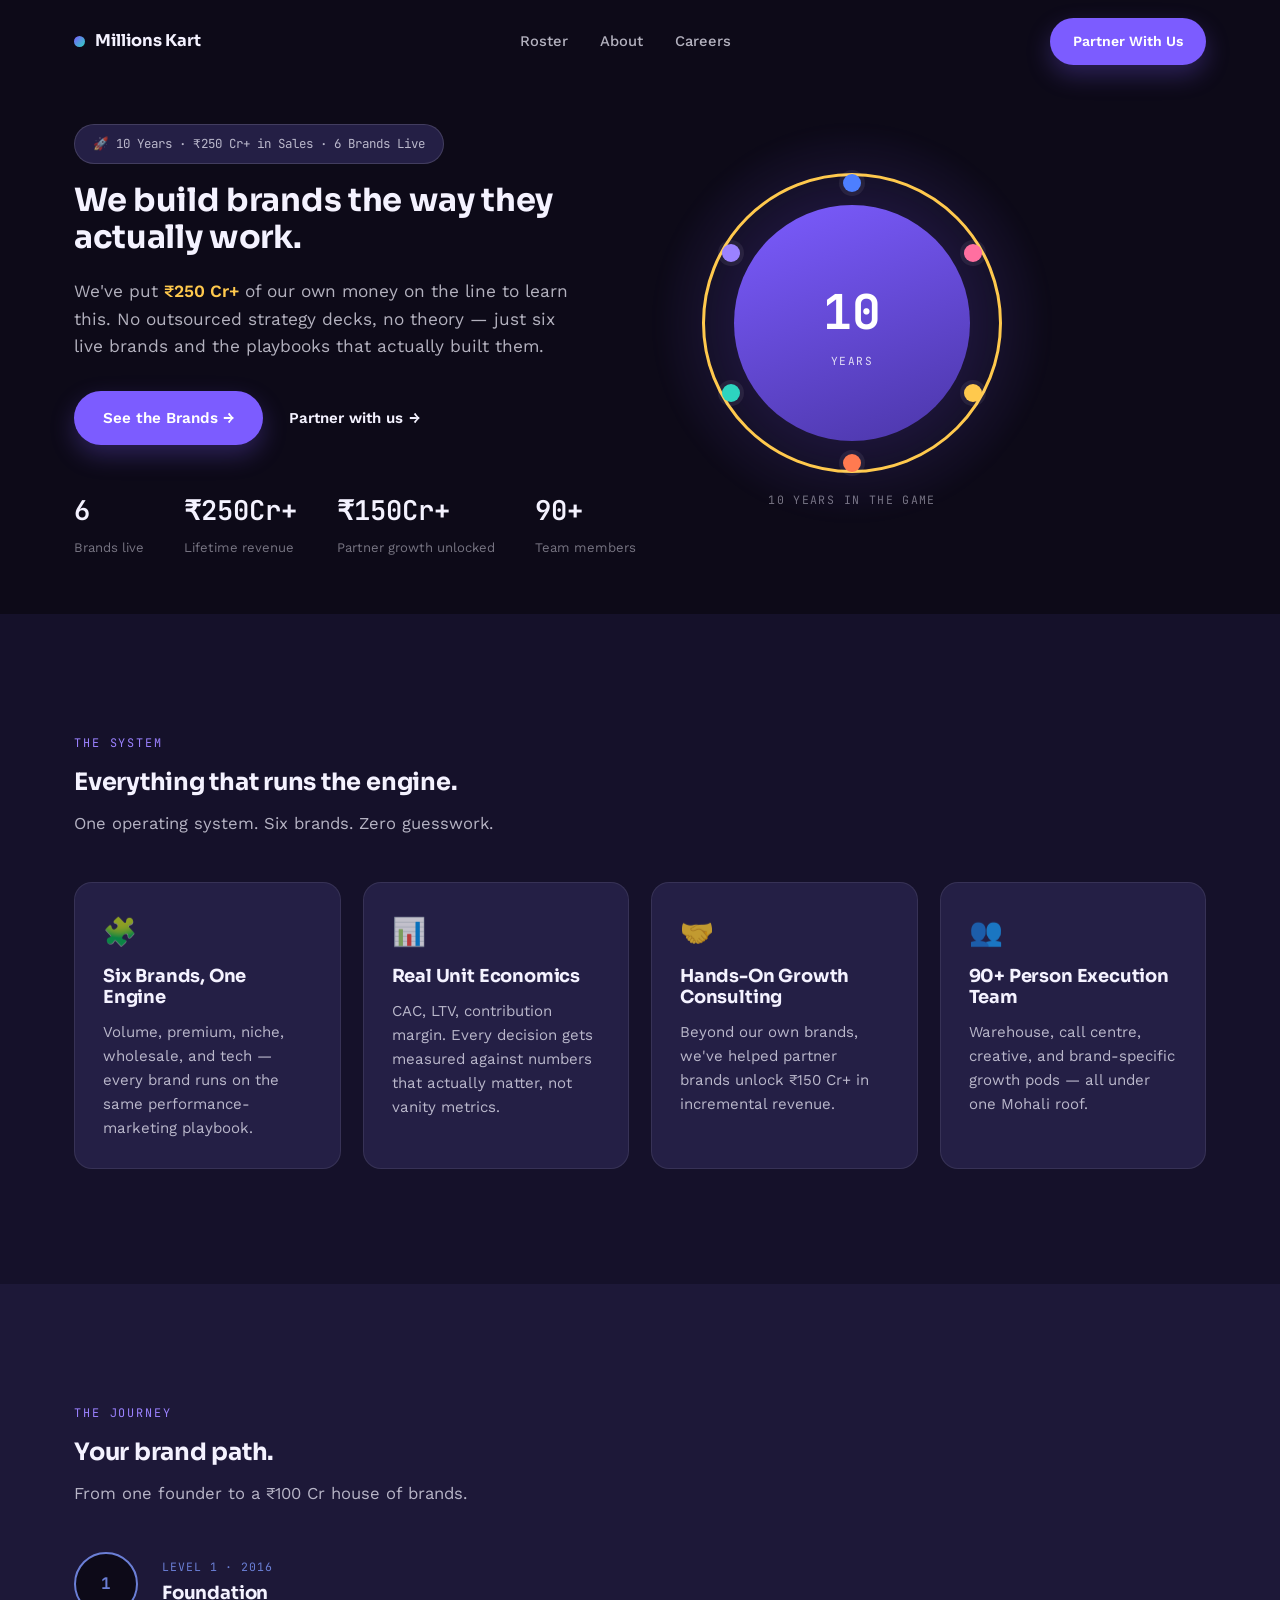
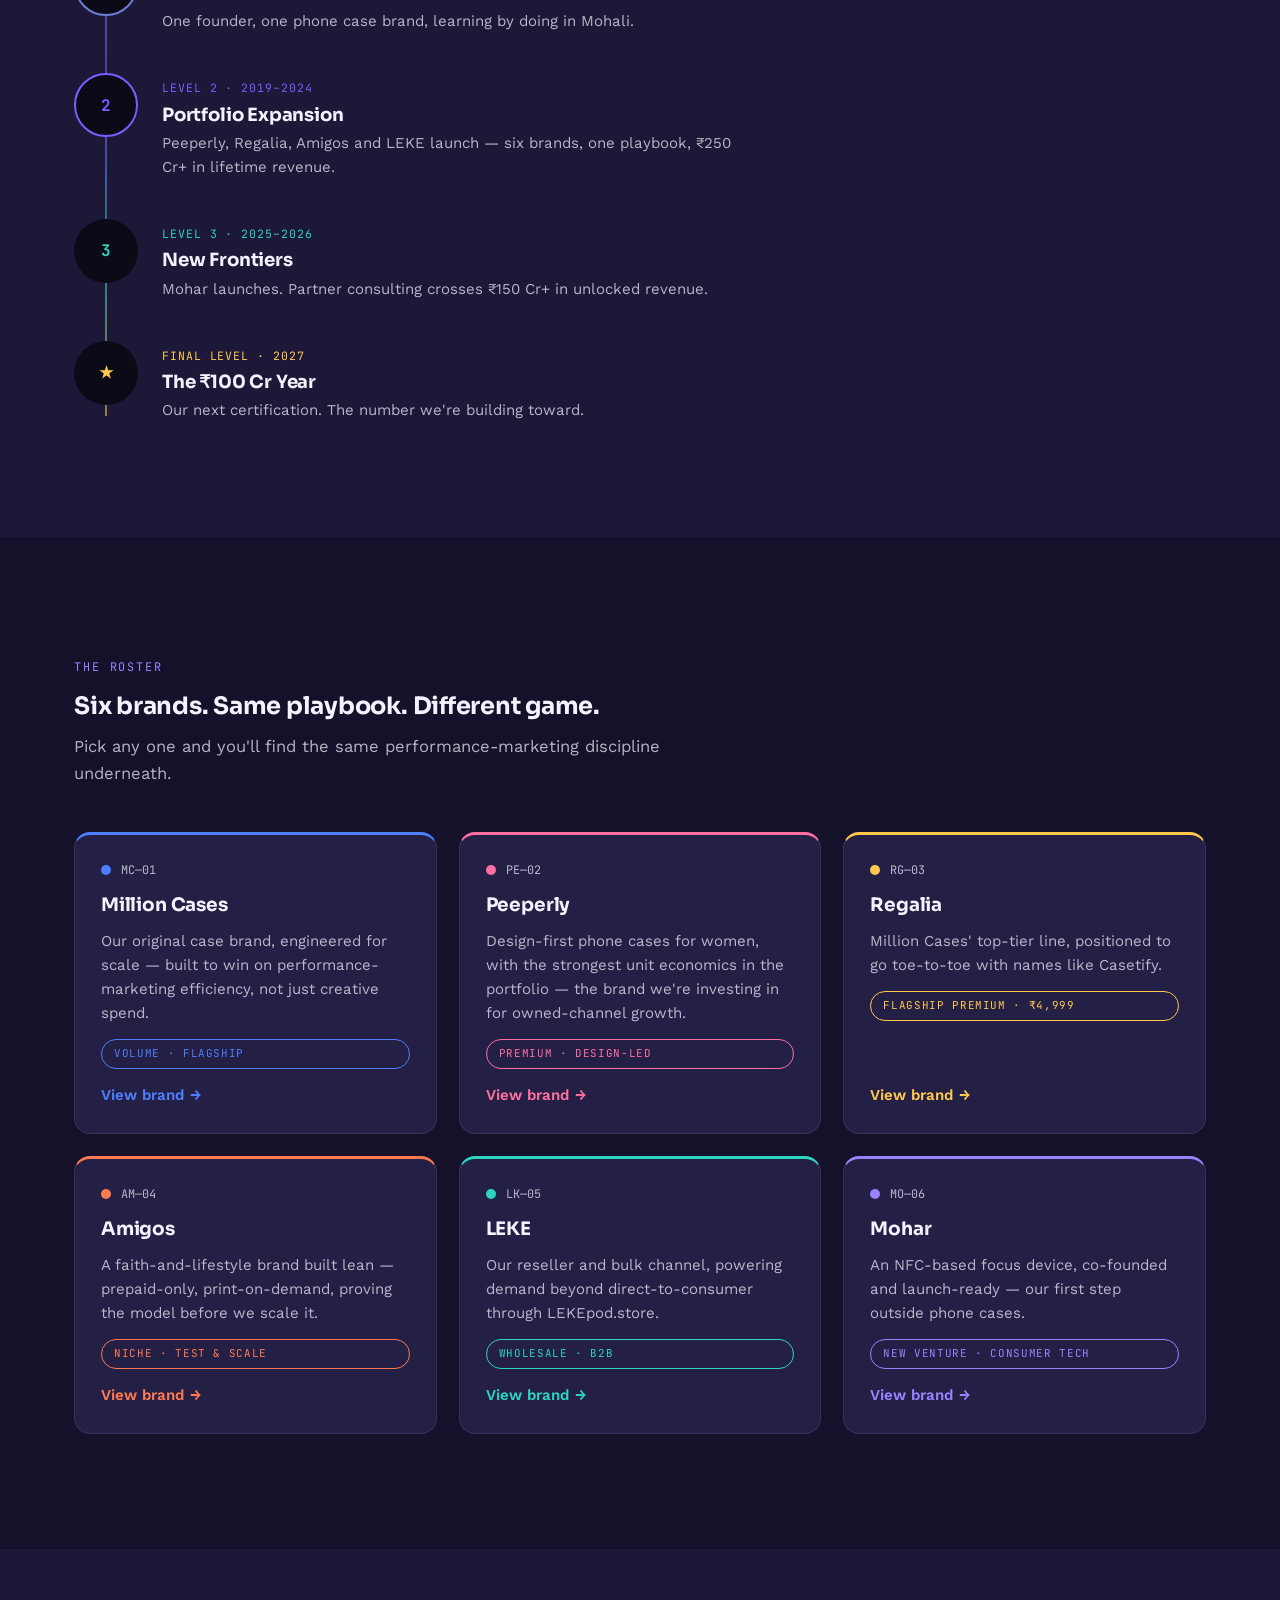
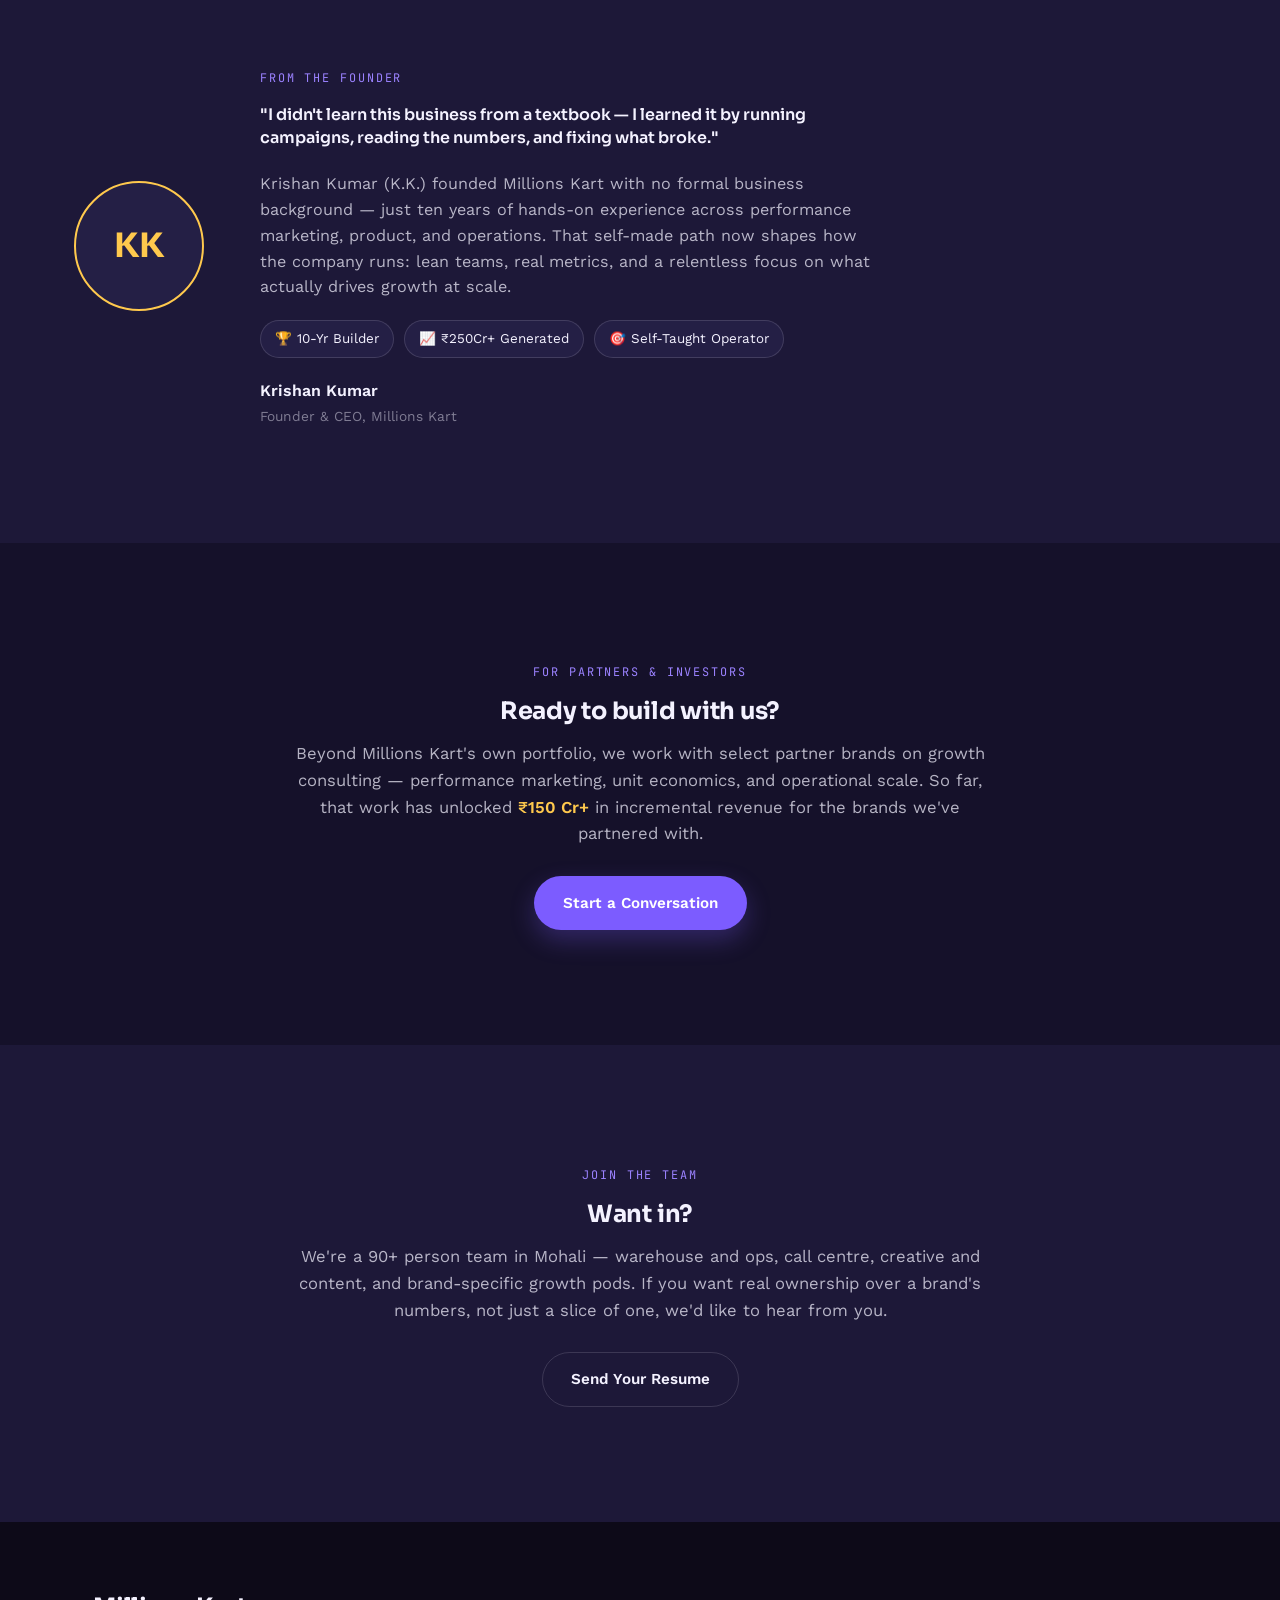
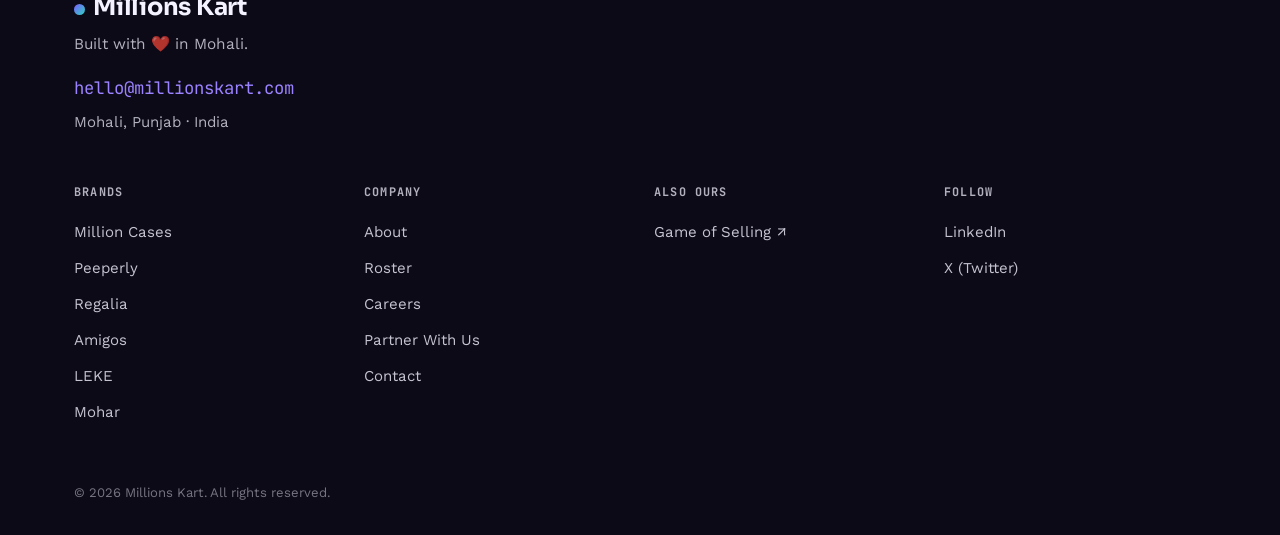
==== index.html @ a907e976 "Add files via upload" ====
<!DOCTYPE html>
<html lang="en">
<head>
<meta charset="UTF-8" />
<meta name="viewport" content="width=device-width, initial-scale=1" />
<title>Millions Kart — India's D2C House of Brands</title>
<meta name="description" content="Millions Kart is a Mohali-based D2C house of brands — Million Cases, Peeperly, Regalia, Amigos, LEKE and Mohar — built on performance marketing and unit economics." />
<link rel="preconnect" href="https://fonts.googleapis.com">
<link rel="preconnect" href="https://fonts.gstatic.com" crossorigin>
<link href="https://fonts.googleapis.com/css2?family=Sora:wght@600;700;800&family=Work+Sans:wght@400;500;600&family=JetBrains+Mono:wght@400;500;600&display=swap" rel="stylesheet">
<style>
  :root{
    --bg-deep:#0D0A18;
    --bg-base:#15112A;
    --bg-mid:#1D1838;
    --bg-card:#241F45;

    --line: rgba(244,242,255,.14);
    --line-soft: rgba(244,242,255,.09);

    --text:#F4F2FF;
    --text-muted: rgba(244,242,255,.72);
    --text-faint: rgba(244,242,255,.46);

    --violet:#7C5CFF;
    --violet-light:#9B82FF;
    --teal:#2DD4BF;
    --gold:#FFC94D;
    --tier1:#6B7FD6;

    --on-violet:#FFFFFF;
    --on-gold:#241F45;

    --mc:#4D7FFF;
    --peeperly:#FF6FA0;
    --regalia:#FFC94D;
    --amigos:#FF7A50;
    --leke:#2DD4BF;
    --mohar:#9B82FF;

    --font-display:'Sora', sans-serif;
    --font-body:'Work Sans', sans-serif;
    --font-mono:'JetBrains Mono', monospace;

    --fs-h1: clamp(2.2rem, 1.1rem + 4.4vw, 4.2rem);
    --fs-h2: clamp(1.7rem, 1rem + 2.3vw, 2.6rem);
    --container: 1180px;
  }

  *{ box-sizing:border-box; }
  html{ scroll-behavior:smooth; }
  body{
    margin:0; background:var(--bg-base); color:var(--text-muted);
    font-family:var(--font-body); line-height:1.6; -webkit-font-smoothing:antialiased;
  }
  h1,h2,h3,h4{ font-family:var(--font-display); margin:0; line-height:1.16; letter-spacing:-.01em; font-weight:700; color:var(--text); }
  p{ margin:0; }
  a{ color:inherit; text-decoration:none; }
  ul{ margin:0; padding:0; list-style:none; }
  button{ font-family:inherit; cursor:pointer; background:none; border:none; }

  a:focus-visible, button:focus-visible{ outline:2px solid var(--violet-light); outline-offset:3px; border-radius:4px; }

  .skip-link{ position:absolute; left:-999px; background:var(--violet); color:#fff; padding:10px 16px; border-radius:6px; z-index:999; }
  .skip-link:focus{ left:16px; top:16px; }

  .container{ max-width:var(--container); margin:0 auto; padding:0 24px; }

  .eyebrow{
    display:inline-block; font-family:var(--font-mono); font-size:.74rem;
    letter-spacing:.16em; text-transform:uppercase; color:var(--violet-light); margin-bottom:16px;
  }
  .num{ color:var(--gold); font-weight:600; }

  .section{ padding:clamp(64px,9vw,116px) 0; }
  .section--deep{ background:var(--bg-deep); }
  .section--base{ background:var(--bg-base); }
  .section--mid{ background:var(--bg-mid); }

  .reveal{ opacity:0; transform:translateY(16px); transition:opacity .6s ease, transform .6s ease; }
  .reveal.is-visible{ opacity:1; transform:none; }
  @media (prefers-reduced-motion:reduce){ .reveal{ transition:none; opacity:1; transform:none; } }

  .btn{
    display:inline-flex; align-items:center; gap:8px; padding:14px 28px; border-radius:100px;
    font-family:var(--font-body); font-weight:600; font-size:.95rem; border:1.5px solid transparent;
    transition:background .18s ease, border-color .18s ease, transform .18s ease;
  }
  .btn:hover{ transform:translateY(-2px); }
  .btn-solid{ background:var(--violet); color:var(--on-violet); box-shadow:0 10px 24px rgba(124,92,255,.28); }
  .btn-solid:hover{ background:var(--violet-light); }
  .btn-outline{ border-color:var(--line); color:var(--text); }
  .btn-outline:hover{ border-color:var(--violet-light); }

  .link-arrow{ display:inline-flex; align-items:center; gap:6px; font-weight:600; font-size:.94rem; color:var(--text); }
  .link-arrow .arrow{ display:inline-block; transition:transform .2s ease; }
  .link-arrow:hover .arrow{ transform:translateX(4px); }
  .link-arrow:hover{ text-decoration:underline; text-underline-offset:3px; }

  .badge-pill{
    display:inline-flex; align-items:center; gap:8px; padding:9px 18px; border-radius:100px;
    background:var(--bg-card); border:1px solid var(--line); font-family:var(--font-mono);
    font-size:.78rem; color:var(--text-muted);
  }
  .chip-pill{
    display:inline-flex; align-items:center; gap:6px; padding:7px 14px; border-radius:100px;
    background:var(--bg-card); border:1px solid var(--line); font-size:.84rem; color:var(--text);
  }

  /* ---------- NAV ---------- */
  .nav{ position:fixed; top:0; left:0; right:0; z-index:100; padding:18px 0; background:transparent; transition:background .25s ease, padding .25s ease, box-shadow .25s ease; }
  .nav.is-scrolled{ background:rgba(13,10,24,.88); backdrop-filter:blur(10px); padding:13px 0; box-shadow:0 6px 20px rgba(0,0,0,.3); }
  .nav-inner{ display:flex; align-items:center; justify-content:space-between; gap:24px; }
  .brand-mark{ display:flex; align-items:center; gap:10px; font-family:var(--font-display); font-weight:700; font-size:1.02rem; color:var(--text); }
  .node-dot{ width:11px; height:11px; border-radius:50%; background:linear-gradient(135deg, var(--violet), var(--teal)); flex:none; }
  .nav-links{ display:flex; align-items:center; gap:32px; }
  .nav-links a{ font-size:.92rem; font-weight:500; color:var(--text-muted); transition:color .2s ease; }
  .nav-links a:hover{ color:var(--text); }
  .nav-cta{ display:flex; align-items:center; gap:18px; }
  .nav-toggle{ display:none; color:var(--text); font-size:1.3rem; padding:6px; }

  @media (max-width:880px){
    .nav-links{
      position:absolute; top:100%; left:0; right:0; flex-direction:column; align-items:flex-start; gap:0;
      background:rgba(13,10,24,.97); backdrop-filter:blur(10px);
      max-height:0; overflow:hidden; transition:max-height .3s ease; padding:0 24px;
    }
    .nav-links.is-open{ max-height:260px; padding:10px 24px 18px; }
    .nav-links a{ padding:12px 0; width:100%; }
    .nav-toggle{ display:inline-block; }
  }

  /* ---------- HERO ---------- */
  .hero{ padding-top:124px; padding-bottom:56px; position:relative; overflow:hidden; }
  .hero-inner{ display:flex; align-items:center; gap:48px; }
  .hero-copy{ flex:1 1 520px; max-width:580px; }
  .hero-copy h1{ margin:18px 0 22px; }
  .hero-copy p{ font-size:1.08rem; color:var(--text-muted); max-width:500px; margin-bottom:30px; }
  .hero-ctas{ display:flex; align-items:center; gap:26px; flex-wrap:wrap; margin-bottom:44px; }

  .hero-stats{ display:flex; flex-wrap:wrap; gap:28px 40px; }
  .hero-stat-num{ font-family:var(--font-mono); font-size:1.7rem; font-weight:600; color:var(--text); }
  .hero-stat-label{ font-size:.82rem; color:var(--text-faint); margin-top:4px; }

  .medallion-wrap{ position:relative; width:300px; height:300px; flex:none; margin:0 auto; }
  .medallion-glow{ position:absolute; inset:-50px; background:radial-gradient(circle, rgba(124,92,255,.32), transparent 70%); filter:blur(6px); }
  .medallion-ring{ position:absolute; inset:0; border-radius:50%; border:3px solid var(--gold); }
  .medallion-core{ position:absolute; inset:32px; border-radius:50%; background:linear-gradient(160deg, var(--violet), #4B36A8); display:flex; flex-direction:column; align-items:center; justify-content:center; }
  .medallion-core .num{ font-family:var(--font-mono); font-size:3rem; font-weight:700; color:#fff; }
  .medallion-core .label{ font-family:var(--font-mono); font-size:.7rem; letter-spacing:.14em; color:rgba(255,255,255,.82); margin-top:2px; }
  .orbit{ position:absolute; inset:0; animation:spin 70s linear infinite; }
  @media (prefers-reduced-motion:reduce){ .orbit{ animation:none; } }
  .orbit-dot{ position:absolute; top:50%; left:50%; width:18px; height:18px; border-radius:50%; box-shadow:0 0 0 4px rgba(244,242,255,.07); }
  .hero-caption{ text-align:center; font-family:var(--font-mono); font-size:.72rem; letter-spacing:.12em; color:var(--text-faint); margin-top:18px; }
  @keyframes spin{ from{ transform:rotate(0deg); } to{ transform:rotate(360deg); } }

  @media (max-width:880px){
    .hero-inner{ flex-direction:column; }
    .hero-copy{ text-align:center; max-width:560px; }
    .hero-copy p{ margin-left:auto; margin-right:auto; }
    .hero-ctas, .hero-stats{ justify-content:center; }
    .medallion-wrap{ transform:scale(.78); }
  }

  /* ---------- FEATURES ---------- */
  .section-head{ max-width:620px; margin-bottom:44px; }
  .section-head h2{ margin-bottom:14px; }
  .section-head p{ font-size:1.04rem; color:var(--text-muted); }
  .feature-grid{ display:grid; grid-template-columns:repeat(auto-fit, minmax(250px,1fr)); gap:22px; }
  .feature-card{ background:var(--bg-card); border:1px solid var(--line-soft); border-radius:18px; padding:28px; display:flex; flex-direction:column; gap:12px; }
  .feature-icon{ font-size:1.7rem; }
  .feature-card h3{ font-size:1.12rem; }
  .feature-card p{ font-size:.94rem; color:var(--text-muted); }

  /* ---------- LEVEL PATH ---------- */
  .level-path{ position:relative; margin-top:36px; max-width:680px; }
  .path-line{ position:absolute; left:31px; top:6px; bottom:6px; width:2px; background:linear-gradient(180deg, var(--tier1), var(--violet), var(--teal), var(--gold)); opacity:.55; }
  .level-item{ display:flex; gap:24px; position:relative; padding-bottom:40px; }
  .level-item:last-child{ padding-bottom:0; }
  .level-badge{
    width:64px; height:64px; border-radius:50%; flex:none; position:relative; z-index:1;
    display:flex; align-items:center; justify-content:center; background:var(--bg-deep);
    border:2px solid var(--tier); font-family:var(--font-mono); font-weight:700; color:var(--tier); font-size:1rem;
  }
  .level-content{ padding-top:6px; }
  .level-tag{ font-family:var(--font-mono); font-size:.72rem; letter-spacing:.08em; color:var(--tier); display:block; margin-bottom:6px; }
  .level-content h4{ font-size:1.14rem; margin-bottom:6px; }
  .level-content p{ font-size:.94rem; color:var(--text-muted); }

  /* ---------- ROSTER ---------- */
  .roster-grid{ display:grid; grid-template-columns:repeat(auto-fit, minmax(290px,1fr)); gap:22px; }
  .roster-card{
    background:var(--bg-card); border:1px solid var(--line-soft); border-top:3px solid var(--accent);
    border-radius:16px; padding:26px; display:flex; flex-direction:column; gap:14px;
    transition:transform .2s ease, border-color .2s ease;
  }
  .roster-card:hover{ transform:translateY(-4px); }
  .roster-top{ display:flex; align-items:center; gap:10px; }
  .roster-dot{ width:10px; height:10px; border-radius:50%; background:var(--accent); }
  .roster-code{ font-family:var(--font-mono); font-size:.74rem; color:var(--text-muted); }
  .roster-card h3{ font-size:1.16rem; }
  .roster-card p{ font-size:.94rem; color:var(--text-muted); }
  .roster-tag{ display:inline-block; padding:5px 12px; border-radius:100px; font-family:var(--font-mono); font-size:.68rem; letter-spacing:.06em; color:var(--accent); border:1px solid var(--accent); }
  .roster-link{ margin-top:auto; color:var(--accent); }

  /* ---------- FOUNDER ---------- */
  .founder-grid{ display:flex; gap:56px; align-items:center; flex-wrap:wrap; }
  .founder-avatar{ flex:none; }
  .avatar-box{ width:130px; height:130px; border-radius:50%; border:2px solid var(--gold); display:flex; align-items:center; justify-content:center; background:var(--bg-card); }
  .avatar-box span{ font-family:var(--font-display); font-size:2.1rem; font-weight:700; color:var(--gold); }
  .founder-copy{ flex:1 1 460px; max-width:620px; }
  .founder-quote{ font-family:var(--font-display); font-weight:600; font-size:clamp(1.25rem,1rem+1.3vw,1.6rem); color:var(--text); margin-bottom:22px; line-height:1.4; }
  .founder-bio{ font-size:1.01rem; color:var(--text-muted); margin-bottom:20px; }
  .founder-chips{ display:flex; gap:10px; flex-wrap:wrap; margin-bottom:20px; }
  .founder-name{ font-weight:600; color:var(--text); }
  .founder-name span{ display:block; font-weight:400; font-size:.86rem; color:var(--text-faint); margin-top:2px; }

  /* ---------- CTA SECTIONS ---------- */
  .cta-section .container{ max-width:740px; text-align:center; }
  .cta-section h2{ margin-bottom:16px; }
  .cta-section p{ font-size:1.04rem; color:var(--text-muted); margin-bottom:28px; }
  .cta-section .btn{ margin:0 auto; }

  /* ---------- FOOTER ---------- */
  .site-footer{ padding:72px 0 32px; }
  .footer-top{ margin-bottom:8px; }
  .footer-top h2{ margin-bottom:10px; font-size:1.5rem; }
  .footer-tagline{ font-size:.96rem; color:var(--text-muted); margin-bottom:18px; }
  .footer-email{ font-family:var(--font-mono); font-size:1.08rem; color:var(--violet-light); display:inline-block; margin-bottom:8px; }
  .footer-address{ font-size:.94rem; color:var(--text-muted); }
  .footer-grid{ display:grid; grid-template-columns:repeat(auto-fit, minmax(160px,1fr)); gap:28px; margin-top:52px; }
  .footer-col h4{ font-family:var(--font-mono); font-size:.74rem; letter-spacing:.1em; text-transform:uppercase; color:var(--text-muted); margin-bottom:14px; }
  .footer-col a{ display:block; font-size:.94rem; padding:6px 0; color:var(--text); opacity:.8; transition:opacity .2s ease; }
  .footer-col a:hover{ opacity:1; }
  .footer-bottom{ margin-top:52px; font-size:.82rem; color:var(--text-faint); }
</style>
</head>
<body>

<a class="skip-link" href="#main">Skip to content</a>

<nav class="nav" id="nav">
  <div class="container nav-inner">
    <a href="#" class="brand-mark"><span class="node-dot"></span>Millions Kart</a>
    <ul class="nav-links" id="nav-links">
      <li><a href="#portfolio">Roster</a></li>
      <li><a href="#about">About</a></li>
      <li><a href="#careers">Careers</a></li>
    </ul>
    <div class="nav-cta">
      <a href="#partner" class="btn btn-solid" style="padding:11px 22px; font-size:.88rem;">Partner With Us</a>
      <button class="nav-toggle" id="nav-toggle" aria-label="Toggle menu" aria-expanded="false">☰</button>
    </div>
  </div>
</nav>

<main id="main">

  <header class="hero section--deep">
    <div class="container hero-inner">
      <div class="hero-copy">
        <span class="badge-pill">🚀 10 Years · ₹250 Cr+ in Sales · 6 Brands Live</span>
        <h1>We build brands the way they actually work.</h1>
        <p>We've put <span class="num">₹250 Cr+</span> of our own money on the line to learn this. No outsourced strategy decks, no theory — just six live brands and the playbooks that actually built them.</p>
        <div class="hero-ctas">
          <a href="#portfolio" class="btn btn-solid">See the Brands →</a>
          <a href="#partner" class="link-arrow">Partner with us <span class="arrow">→</span></a>
        </div>
        <div class="hero-stats">
          <div><div class="hero-stat-num">6</div><div class="hero-stat-label">Brands live</div></div>
          <div><div class="hero-stat-num">₹250Cr+</div><div class="hero-stat-label">Lifetime revenue</div></div>
          <div><div class="hero-stat-num">₹150Cr+</div><div class="hero-stat-label">Partner growth unlocked</div></div>
          <div><div class="hero-stat-num">90+</div><div class="hero-stat-label">Team members</div></div>
        </div>
      </div>
      <div>
        <div class="medallion-wrap" aria-hidden="true">
          <div class="medallion-glow"></div>
          <div class="medallion-ring"></div>
          <div class="medallion-core">
            <span class="num">10</span>
            <span class="label">YEARS</span>
          </div>
          <div class="orbit">
            <div class="orbit-dot" style="background:var(--mc); transform:translate(calc(-50% + 0px), calc(-50% + -140px));"></div>
            <div class="orbit-dot" style="background:var(--peeperly); transform:translate(calc(-50% + 121px), calc(-50% + -70px));"></div>
            <div class="orbit-dot" style="background:var(--regalia); transform:translate(calc(-50% + 121px), calc(-50% + 70px));"></div>
            <div class="orbit-dot" style="background:var(--amigos); transform:translate(calc(-50% + 0px), calc(-50% + 140px));"></div>
            <div class="orbit-dot" style="background:var(--leke); transform:translate(calc(-50% + -121px), calc(-50% + 70px));"></div>
            <div class="orbit-dot" style="background:var(--mohar); transform:translate(calc(-50% + -121px), calc(-50% + -70px));"></div>
          </div>
        </div>
        <p class="hero-caption">10 YEARS IN THE GAME</p>
      </div>
    </div>
  </header>

  <section class="section section--base">
    <div class="container">
      <div class="section-head reveal">
        <span class="eyebrow">The System</span>
        <h2>Everything that runs the engine.</h2>
        <p>One operating system. Six brands. Zero guesswork.</p>
      </div>
      <div class="feature-grid">
        <div class="feature-card reveal">
          <span class="feature-icon">🧩</span>
          <h3>Six Brands, One Engine</h3>
          <p>Volume, premium, niche, wholesale, and tech — every brand runs on the same performance-marketing playbook.</p>
        </div>
        <div class="feature-card reveal">
          <span class="feature-icon">📊</span>
          <h3>Real Unit Economics</h3>
          <p>CAC, LTV, contribution margin. Every decision gets measured against numbers that actually matter, not vanity metrics.</p>
        </div>
        <div class="feature-card reveal">
          <span class="feature-icon">🤝</span>
          <h3>Hands-On Growth Consulting</h3>
          <p>Beyond our own brands, we've helped partner brands unlock ₹150 Cr+ in incremental revenue.</p>
        </div>
        <div class="feature-card reveal">
          <span class="feature-icon">👥</span>
          <h3>90+ Person Execution Team</h3>
          <p>Warehouse, call centre, creative, and brand-specific growth pods — all under one Mohali roof.</p>
        </div>
      </div>
    </div>
  </section>

  <section class="section section--mid" id="about">
    <div class="container">
      <div class="section-head reveal">
        <span class="eyebrow">The Journey</span>
        <h2>Your brand path.</h2>
        <p>From one founder to a ₹100 Cr house of brands.</p>
      </div>
      <div class="level-path reveal">
        <div class="path-line"></div>
        <div class="level-item">
          <div class="level-badge" style="--tier:var(--tier1);">1</div>
          <div class="level-content">
            <span class="level-tag" style="--tier:var(--tier1); color:var(--tier1);">LEVEL 1 · 2016</span>
            <h4>Foundation</h4>
            <p>One founder, one phone case brand, learning by doing in Mohali.</p>
          </div>
        </div>
        <div class="level-item">
          <div class="level-badge" style="--tier:var(--violet); border-color:var(--violet); color:var(--violet);">2</div>
          <div class="level-content">
            <span class="level-tag" style="color:var(--violet);">LEVEL 2 · 2019–2024</span>
            <h4>Portfolio Expansion</h4>
            <p>Peeperly, Regalia, Amigos and LEKE launch — six brands, one playbook, ₹250 Cr+ in lifetime revenue.</p>
          </div>
        </div>
        <div class="level-item">
          <div class="level-badge" style="border-color:var(--teal); color:var(--teal);">3</div>
          <div class="level-content">
            <span class="level-tag" style="color:var(--teal);">LEVEL 3 · 2025–2026</span>
            <h4>New Frontiers</h4>
            <p>Mohar launches. Partner consulting crosses ₹150 Cr+ in unlocked revenue.</p>
          </div>
        </div>
        <div class="level-item">
          <div class="level-badge" style="border-color:var(--gold); color:var(--gold);">★</div>
          <div class="level-content">
            <span class="level-tag" style="color:var(--gold);">FINAL LEVEL · 2027</span>
            <h4>The ₹100 Cr Year</h4>
            <p>Our next certification. The number we're building toward.</p>
          </div>
        </div>
      </div>
    </div>
  </section>

  <section class="section section--base" id="portfolio">
    <div class="container">
      <div class="section-head reveal">
        <span class="eyebrow">The Roster</span>
        <h2>Six brands. Same playbook. Different game.</h2>
        <p>Pick any one and you'll find the same performance-marketing discipline underneath.</p>
      </div>
      <div class="roster-grid">

        <article class="roster-card reveal" style="--accent:var(--mc);">
          <div class="roster-top"><span class="roster-dot"></span><span class="roster-code">MC—01</span></div>
          <h3>Million Cases</h3>
          <p>Our original case brand, engineered for scale — built to win on performance-marketing efficiency, not just creative spend.</p>
          <span class="roster-tag">VOLUME · FLAGSHIP</span>
          <a class="roster-link link-arrow" href="#">View brand <span class="arrow">→</span></a>
        </article>

        <article class="roster-card reveal" style="--accent:var(--peeperly);">
          <div class="roster-top"><span class="roster-dot"></span><span class="roster-code">PE—02</span></div>
          <h3>Peeperly</h3>
          <p>Design-first phone cases for women, with the strongest unit economics in the portfolio — the brand we're investing in for owned-channel growth.</p>
          <span class="roster-tag">PREMIUM · DESIGN-LED</span>
          <a class="roster-link link-arrow" href="#">View brand <span class="arrow">→</span></a>
        </article>

        <article class="roster-card reveal" style="--accent:var(--regalia);">
          <div class="roster-top"><span class="roster-dot"></span><span class="roster-code">RG—03</span></div>
          <h3>Regalia</h3>
          <p>Million Cases' top-tier line, positioned to go toe-to-toe with names like Casetify.</p>
          <span class="roster-tag">FLAGSHIP PREMIUM · ₹4,999</span>
          <a class="roster-link link-arrow" href="#">View brand <span class="arrow">→</span></a>
        </article>

        <article class="roster-card reveal" style="--accent:var(--amigos);">
          <div class="roster-top"><span class="roster-dot"></span><span class="roster-code">AM—04</span></div>
          <h3>Amigos</h3>
          <p>A faith-and-lifestyle brand built lean — prepaid-only, print-on-demand, proving the model before we scale it.</p>
          <span class="roster-tag">NICHE · TEST &amp; SCALE</span>
          <a class="roster-link link-arrow" href="#">View brand <span class="arrow">→</span></a>
        </article>

        <article class="roster-card reveal" style="--accent:var(--leke);">
          <div class="roster-top"><span class="roster-dot"></span><span class="roster-code">LK—05</span></div>
          <h3>LEKE</h3>
          <p>Our reseller and bulk channel, powering demand beyond direct-to-consumer through LEKEpod.store.</p>
          <span class="roster-tag">WHOLESALE · B2B</span>
          <a class="roster-link link-arrow" href="#">View brand <span class="arrow">→</span></a>
        </article>

        <article class="roster-card reveal" style="--accent:var(--mohar);">
          <div class="roster-top"><span class="roster-dot"></span><span class="roster-code">MO—06</span></div>
          <h3>Mohar</h3>
          <p>An NFC-based focus device, co-founded and launch-ready — our first step outside phone cases.</p>
          <span class="roster-tag">NEW VENTURE · CONSUMER TECH</span>
          <a class="roster-link link-arrow" href="#">View brand <span class="arrow">→</span></a>
        </article>

      </div>
    </div>
  </section>

  <section class="section section--mid">
    <div class="container founder-grid">
      <div class="founder-avatar reveal">
        <div class="avatar-box"><span>KK</span></div>
      </div>
      <div class="founder-copy reveal">
        <span class="eyebrow">From The Founder</span>
        <p class="founder-quote">"I didn't learn this business from a textbook — I learned it by running campaigns, reading the numbers, and fixing what broke."</p>
        <p class="founder-bio">Krishan Kumar (K.K.) founded Millions Kart with no formal business background — just ten years of hands-on experience across performance marketing, product, and operations. That self-made path now shapes how the company runs: lean teams, real metrics, and a relentless focus on what actually drives growth at scale.</p>
        <div class="founder-chips">
          <span class="chip-pill">🏆 10-Yr Builder</span>
          <span class="chip-pill">📈 ₹250Cr+ Generated</span>
          <span class="chip-pill">🎯 Self-Taught Operator</span>
        </div>
        <p class="founder-name">Krishan Kumar<span>Founder &amp; CEO, Millions Kart</span></p>
      </div>
    </div>
  </section>

  <section class="section section--base cta-section" id="partner">
    <div class="container reveal">
      <span class="eyebrow">For Partners &amp; Investors</span>
      <h2>Ready to build with us?</h2>
      <p>Beyond Millions Kart's own portfolio, we work with select partner brands on growth consulting — performance marketing, unit economics, and operational scale. So far, that work has unlocked <span class="num">₹150 Cr+</span> in incremental revenue for the brands we've partnered with.</p>
      <a class="btn btn-solid" href="mailto:hello@millionskart.com?subject=Partnering%20with%20Millions%20Kart">Start a Conversation</a>
    </div>
  </section>

  <section class="section section--mid cta-section" id="careers">
    <div class="container reveal">
      <span class="eyebrow">Join The Team</span>
      <h2>Want in?</h2>
      <p>We're a 90+ person team in Mohali — warehouse and ops, call centre, creative and content, and brand-specific growth pods. If you want real ownership over a brand's numbers, not just a slice of one, we'd like to hear from you.</p>
      <a class="btn btn-outline" href="mailto:hello@millionskart.com?subject=Joining%20Millions%20Kart">Send Your Resume</a>
    </div>
  </section>

</main>

<footer class="site-footer section--deep" id="contact">
  <div class="container">
    <div class="footer-top reveal">
      <h2><span class="node-dot" style="display:inline-block; margin-right:8px;"></span>Millions Kart</h2>
      <p class="footer-tagline">Built with ❤️ in Mohali.</p>
      <a class="footer-email" href="mailto:hello@millionskart.com">hello@millionskart.com</a>
      <p class="footer-address">Mohali, Punjab · India</p>
    </div>
    <div class="footer-grid">
      <div class="footer-col">
        <h4>Brands</h4>
        <a href="#">Million Cases</a>
        <a href="#">Peeperly</a>
        <a href="#">Regalia</a>
        <a href="#">Amigos</a>
        <a href="#">LEKE</a>
        <a href="#">Mohar</a>
      </div>
      <div class="footer-col">
        <h4>Company</h4>
        <a href="#about">About</a>
        <a href="#portfolio">Roster</a>
        <a href="#careers">Careers</a>
        <a href="#partner">Partner With Us</a>
        <a href="#contact">Contact</a>
      </div>
      <div class="footer-col">
        <h4>Also Ours</h4>
        <a href="https://gameofselling.com" target="_blank" rel="noopener">Game of Selling ↗</a>
      </div>
      <div class="footer-col">
        <h4>Follow</h4>
        <a href="#">LinkedIn</a>
        <a href="#">X (Twitter)</a>
      </div>
    </div>
    <div class="footer-bottom">© 2026 Millions Kart. All rights reserved.</div>
  </div>
</footer>

<script>
  const reduceMotion = window.matchMedia('(prefers-reduced-motion: reduce)').matches;

  // Nav scroll state
  const nav = document.getElementById('nav');
  window.addEventListener('scroll', () => nav.classList.toggle('is-scrolled', window.scrollY > 40));

  // Mobile nav toggle
  const navToggle = document.getElementById('nav-toggle');
  const navLinks = document.getElementById('nav-links');
  navToggle.addEventListener('click', () => {
    const open = navLinks.classList.toggle('is-open');
    navToggle.setAttribute('aria-expanded', open);
  });
  navLinks.querySelectorAll('a').forEach(a => a.addEventListener('click', () => {
    navLinks.classList.remove('is-open');
    navToggle.setAttribute('aria-expanded', false);
  }));

  // Scroll reveal
  const revealEls = document.querySelectorAll('.reveal');
  if (reduceMotion) {
    revealEls.forEach(el => el.classList.add('is-visible'));
  } else {
    const revealObserver = new IntersectionObserver((entries) => {
      entries.forEach(entry => {
        if (entry.isIntersecting) {
          entry.target.classList.add('is-visible');
          revealObserver.unobserve(entry.target);
        }
      });
    }, { threshold: 0.15 });
    revealEls.forEach(el => revealObserver.observe(el));
  }
</script>

</body>
</html>
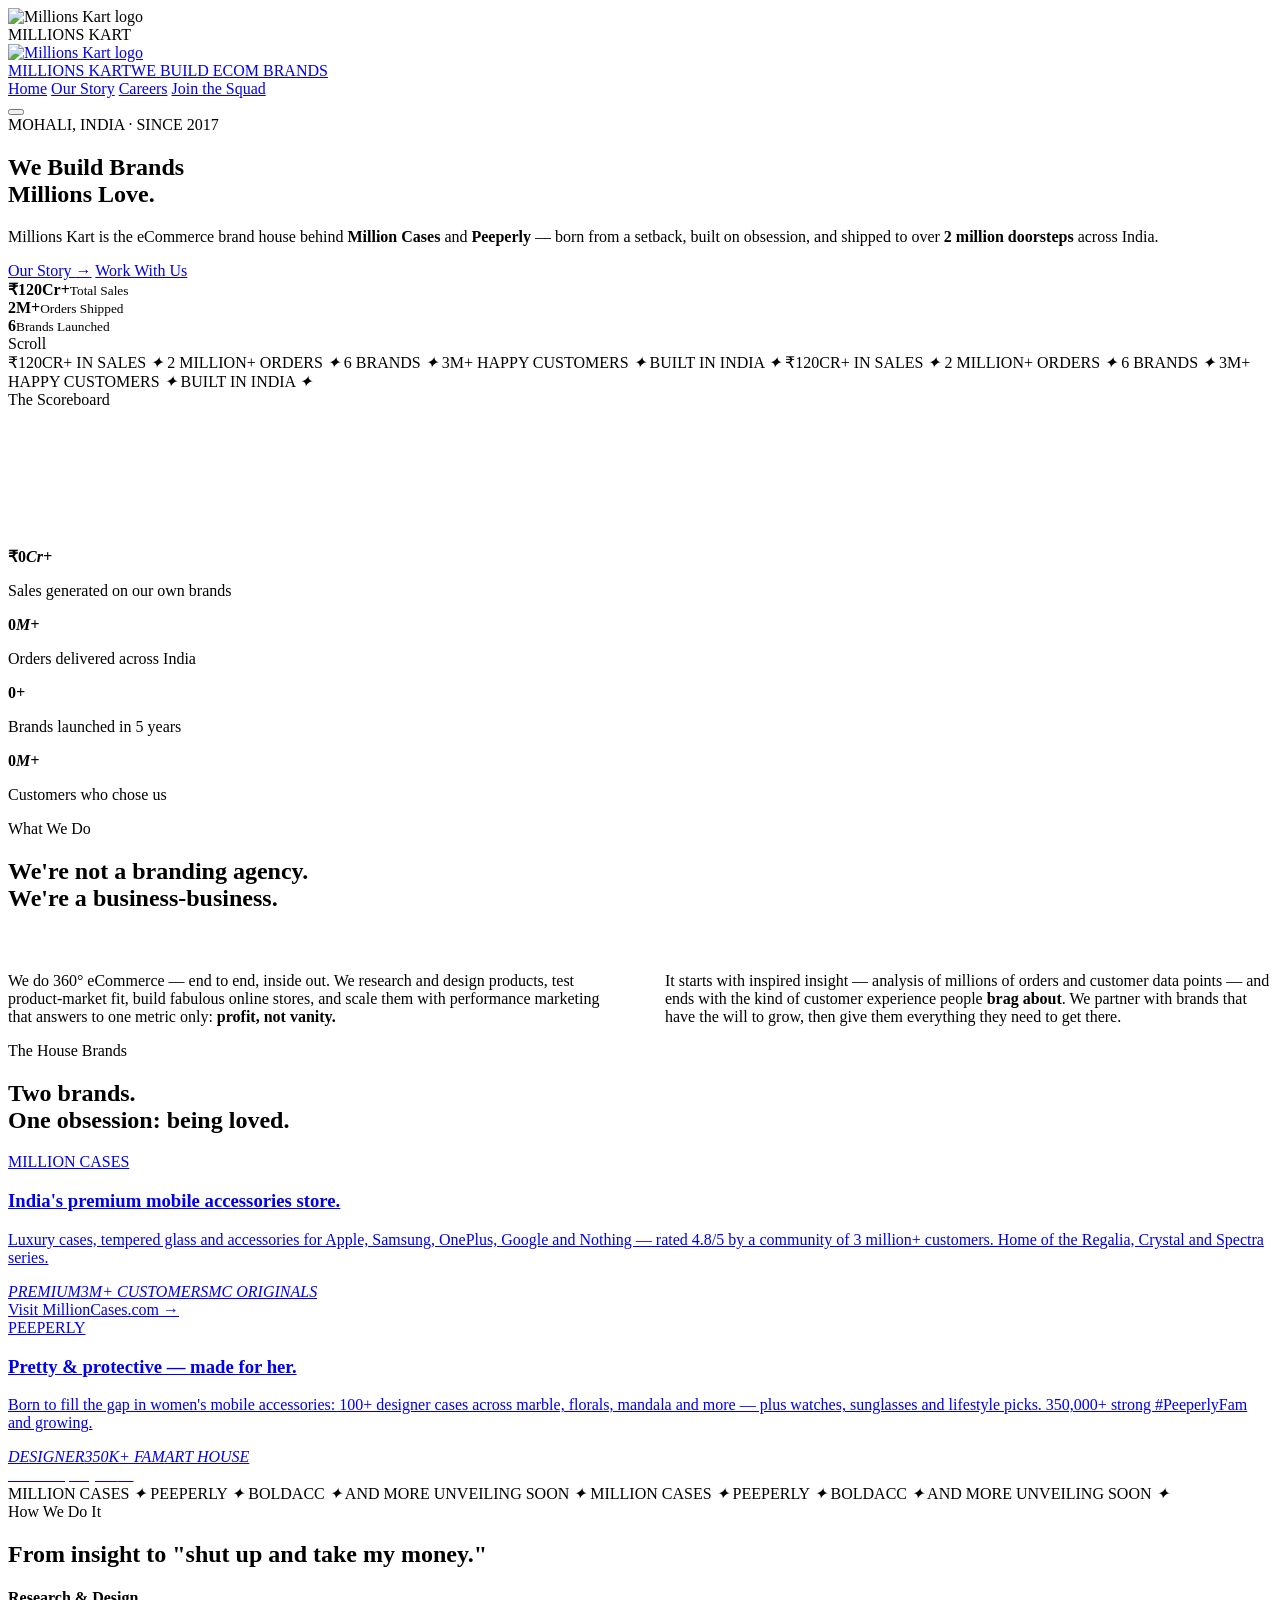
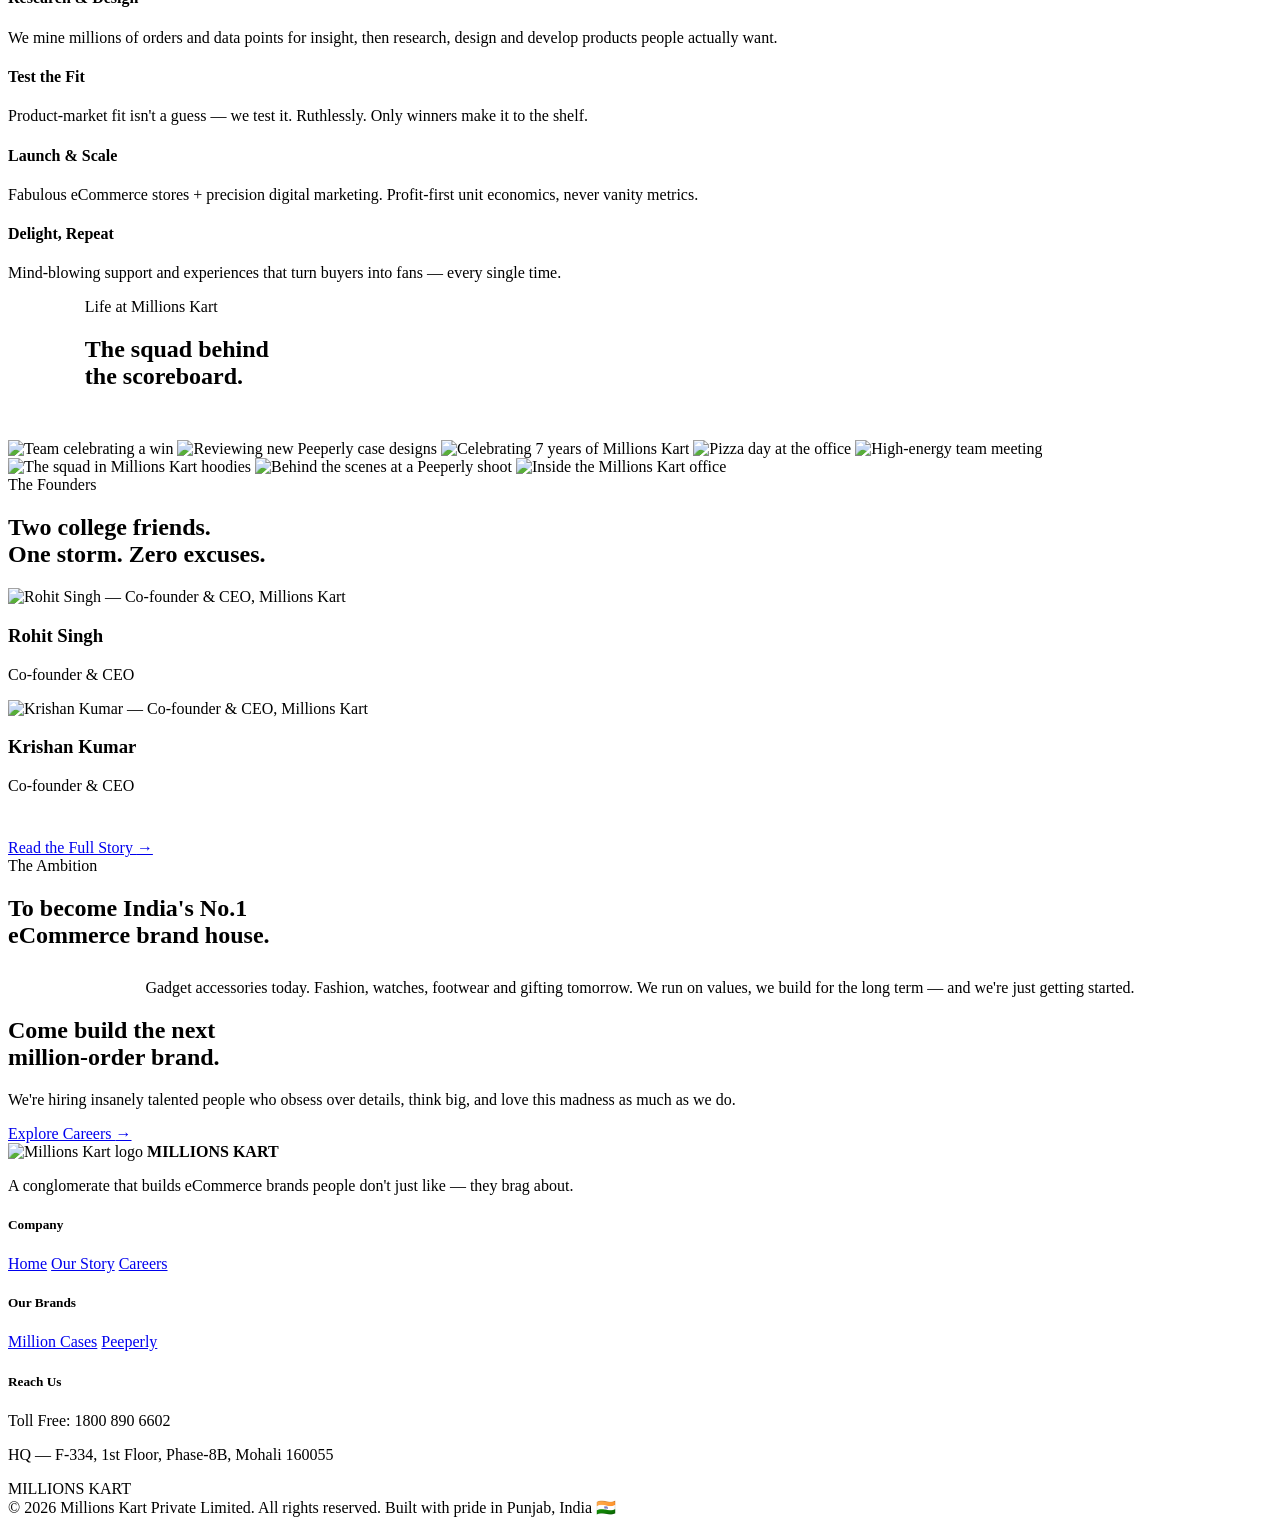
==== commit fc611b35: "Add files via upload" ====
--- a/index.html
+++ b/index.html
@@ -1,552 +1,285 @@
 <!DOCTYPE html>
-<html lang="en">
+<html lang="en" class="no-js">
 <head>
-<meta charset="UTF-8" />
-<meta name="viewport" content="width=device-width, initial-scale=1" />
-<title>Millions Kart — India's D2C House of Brands</title>
-<meta name="description" content="Millions Kart is a Mohali-based D2C house of brands — Million Cases, Peeperly, Regalia, Amigos, LEKE and Mohar — built on performance marketing and unit economics." />
+<meta charset="UTF-8">
+<meta name="viewport" content="width=device-width, initial-scale=1.0">
+<title>Millions Kart — We Build Brands Millions Love</title>
+<meta name="description" content="Millions Kart Private Limited (MKPL) is India's eCommerce brand house — home of Million Cases and Peeperly. ₹120Cr+ in sales, 2 million+ orders, built from Mohali with love.">
+<link rel="icon" type="image/png" href="assets/logo.png">
+<meta property="og:title" content="Millions Kart — We Build Brands Millions Love">
+<meta property="og:description" content="Millions Kart Private Limited (MKPL) is India's eCommerce brand house — home of Million Cases and Peeperly. ₹120Cr+ in sales, 2 million+ orders, built from Mohali with love.">
+<meta property="og:image" content="assets/gallery/photo-17.jpg">
+<meta property="og:type" content="website">
+<meta name="theme-color" content="#232E62">
 <link rel="preconnect" href="https://fonts.googleapis.com">
-<link rel="preconnect" href="https://fonts.gstatic.com" crossorigin>
-<link href="https://fonts.googleapis.com/css2?family=Sora:wght@600;700;800&family=Work+Sans:wght@400;500;600&family=JetBrains+Mono:wght@400;500;600&display=swap" rel="stylesheet">
-<style>
-  :root{
-    --bg-deep:#0D0A18;
-    --bg-base:#15112A;
-    --bg-mid:#1D1838;
-    --bg-card:#241F45;
-
-    --line: rgba(244,242,255,.14);
-    --line-soft: rgba(244,242,255,.09);
-
-    --text:#F4F2FF;
-    --text-muted: rgba(244,242,255,.72);
-    --text-faint: rgba(244,242,255,.46);
-
-    --violet:#7C5CFF;
-    --violet-light:#9B82FF;
-    --teal:#2DD4BF;
-    --gold:#FFC94D;
-    --tier1:#6B7FD6;
-
-    --on-violet:#FFFFFF;
-    --on-gold:#241F45;
-
-    --mc:#4D7FFF;
-    --peeperly:#FF6FA0;
-    --regalia:#FFC94D;
-    --amigos:#FF7A50;
-    --leke:#2DD4BF;
-    --mohar:#9B82FF;
-
-    --font-display:'Sora', sans-serif;
-    --font-body:'Work Sans', sans-serif;
-    --font-mono:'JetBrains Mono', monospace;
-
-    --fs-h1: clamp(2.2rem, 1.1rem + 4.4vw, 4.2rem);
-    --fs-h2: clamp(1.7rem, 1rem + 2.3vw, 2.6rem);
-    --container: 1180px;
-  }
-
-  *{ box-sizing:border-box; }
-  html{ scroll-behavior:smooth; }
-  body{
-    margin:0; background:var(--bg-base); color:var(--text-muted);
-    font-family:var(--font-body); line-height:1.6; -webkit-font-smoothing:antialiased;
-  }
-  h1,h2,h3,h4{ font-family:var(--font-display); margin:0; line-height:1.16; letter-spacing:-.01em; font-weight:700; color:var(--text); }
-  p{ margin:0; }
-  a{ color:inherit; text-decoration:none; }
-  ul{ margin:0; padding:0; list-style:none; }
-  button{ font-family:inherit; cursor:pointer; background:none; border:none; }
-
-  a:focus-visible, button:focus-visible{ outline:2px solid var(--violet-light); outline-offset:3px; border-radius:4px; }
-
-  .skip-link{ position:absolute; left:-999px; background:var(--violet); color:#fff; padding:10px 16px; border-radius:6px; z-index:999; }
-  .skip-link:focus{ left:16px; top:16px; }
-
-  .container{ max-width:var(--container); margin:0 auto; padding:0 24px; }
-
-  .eyebrow{
-    display:inline-block; font-family:var(--font-mono); font-size:.74rem;
-    letter-spacing:.16em; text-transform:uppercase; color:var(--violet-light); margin-bottom:16px;
-  }
-  .num{ color:var(--gold); font-weight:600; }
-
-  .section{ padding:clamp(64px,9vw,116px) 0; }
-  .section--deep{ background:var(--bg-deep); }
-  .section--base{ background:var(--bg-base); }
-  .section--mid{ background:var(--bg-mid); }
-
-  .reveal{ opacity:0; transform:translateY(16px); transition:opacity .6s ease, transform .6s ease; }
-  .reveal.is-visible{ opacity:1; transform:none; }
-  @media (prefers-reduced-motion:reduce){ .reveal{ transition:none; opacity:1; transform:none; } }
-
-  .btn{
-    display:inline-flex; align-items:center; gap:8px; padding:14px 28px; border-radius:100px;
-    font-family:var(--font-body); font-weight:600; font-size:.95rem; border:1.5px solid transparent;
-    transition:background .18s ease, border-color .18s ease, transform .18s ease;
-  }
-  .btn:hover{ transform:translateY(-2px); }
-  .btn-solid{ background:var(--violet); color:var(--on-violet); box-shadow:0 10px 24px rgba(124,92,255,.28); }
-  .btn-solid:hover{ background:var(--violet-light); }
-  .btn-outline{ border-color:var(--line); color:var(--text); }
-  .btn-outline:hover{ border-color:var(--violet-light); }
-
-  .link-arrow{ display:inline-flex; align-items:center; gap:6px; font-weight:600; font-size:.94rem; color:var(--text); }
-  .link-arrow .arrow{ display:inline-block; transition:transform .2s ease; }
-  .link-arrow:hover .arrow{ transform:translateX(4px); }
-  .link-arrow:hover{ text-decoration:underline; text-underline-offset:3px; }
-
-  .badge-pill{
-    display:inline-flex; align-items:center; gap:8px; padding:9px 18px; border-radius:100px;
-    background:var(--bg-card); border:1px solid var(--line); font-family:var(--font-mono);
-    font-size:.78rem; color:var(--text-muted);
-  }
-  .chip-pill{
-    display:inline-flex; align-items:center; gap:6px; padding:7px 14px; border-radius:100px;
-    background:var(--bg-card); border:1px solid var(--line); font-size:.84rem; color:var(--text);
-  }
-
-  /* ---------- NAV ---------- */
-  .nav{ position:fixed; top:0; left:0; right:0; z-index:100; padding:18px 0; background:transparent; transition:background .25s ease, padding .25s ease, box-shadow .25s ease; }
-  .nav.is-scrolled{ background:rgba(13,10,24,.88); backdrop-filter:blur(10px); padding:13px 0; box-shadow:0 6px 20px rgba(0,0,0,.3); }
-  .nav-inner{ display:flex; align-items:center; justify-content:space-between; gap:24px; }
-  .brand-mark{ display:flex; align-items:center; gap:10px; font-family:var(--font-display); font-weight:700; font-size:1.02rem; color:var(--text); }
-  .node-dot{ width:11px; height:11px; border-radius:50%; background:linear-gradient(135deg, var(--violet), var(--teal)); flex:none; }
-  .nav-links{ display:flex; align-items:center; gap:32px; }
-  .nav-links a{ font-size:.92rem; font-weight:500; color:var(--text-muted); transition:color .2s ease; }
-  .nav-links a:hover{ color:var(--text); }
-  .nav-cta{ display:flex; align-items:center; gap:18px; }
-  .nav-toggle{ display:none; color:var(--text); font-size:1.3rem; padding:6px; }
-
-  @media (max-width:880px){
-    .nav-links{
-      position:absolute; top:100%; left:0; right:0; flex-direction:column; align-items:flex-start; gap:0;
-      background:rgba(13,10,24,.97); backdrop-filter:blur(10px);
-      max-height:0; overflow:hidden; transition:max-height .3s ease; padding:0 24px;
-    }
-    .nav-links.is-open{ max-height:260px; padding:10px 24px 18px; }
-    .nav-links a{ padding:12px 0; width:100%; }
-    .nav-toggle{ display:inline-block; }
-  }
-
-  /* ---------- HERO ---------- */
-  .hero{ padding-top:124px; padding-bottom:56px; position:relative; overflow:hidden; }
-  .hero-inner{ display:flex; align-items:center; gap:48px; }
-  .hero-copy{ flex:1 1 520px; max-width:580px; }
-  .hero-copy h1{ margin:18px 0 22px; }
-  .hero-copy p{ font-size:1.08rem; color:var(--text-muted); max-width:500px; margin-bottom:30px; }
-  .hero-ctas{ display:flex; align-items:center; gap:26px; flex-wrap:wrap; margin-bottom:44px; }
-
-  .hero-stats{ display:flex; flex-wrap:wrap; gap:28px 40px; }
-  .hero-stat-num{ font-family:var(--font-mono); font-size:1.7rem; font-weight:600; color:var(--text); }
-  .hero-stat-label{ font-size:.82rem; color:var(--text-faint); margin-top:4px; }
-
-  .medallion-wrap{ position:relative; width:300px; height:300px; flex:none; margin:0 auto; }
-  .medallion-glow{ position:absolute; inset:-50px; background:radial-gradient(circle, rgba(124,92,255,.32), transparent 70%); filter:blur(6px); }
-  .medallion-ring{ position:absolute; inset:0; border-radius:50%; border:3px solid var(--gold); }
-  .medallion-core{ position:absolute; inset:32px; border-radius:50%; background:linear-gradient(160deg, var(--violet), #4B36A8); display:flex; flex-direction:column; align-items:center; justify-content:center; }
-  .medallion-core .num{ font-family:var(--font-mono); font-size:3rem; font-weight:700; color:#fff; }
-  .medallion-core .label{ font-family:var(--font-mono); font-size:.7rem; letter-spacing:.14em; color:rgba(255,255,255,.82); margin-top:2px; }
-  .orbit{ position:absolute; inset:0; animation:spin 70s linear infinite; }
-  @media (prefers-reduced-motion:reduce){ .orbit{ animation:none; } }
-  .orbit-dot{ position:absolute; top:50%; left:50%; width:18px; height:18px; border-radius:50%; box-shadow:0 0 0 4px rgba(244,242,255,.07); }
-  .hero-caption{ text-align:center; font-family:var(--font-mono); font-size:.72rem; letter-spacing:.12em; color:var(--text-faint); margin-top:18px; }
-  @keyframes spin{ from{ transform:rotate(0deg); } to{ transform:rotate(360deg); } }
-
-  @media (max-width:880px){
-    .hero-inner{ flex-direction:column; }
-    .hero-copy{ text-align:center; max-width:560px; }
-    .hero-copy p{ margin-left:auto; margin-right:auto; }
-    .hero-ctas, .hero-stats{ justify-content:center; }
-    .medallion-wrap{ transform:scale(.78); }
-  }
-
-  /* ---------- FEATURES ---------- */
-  .section-head{ max-width:620px; margin-bottom:44px; }
-  .section-head h2{ margin-bottom:14px; }
-  .section-head p{ font-size:1.04rem; color:var(--text-muted); }
-  .feature-grid{ display:grid; grid-template-columns:repeat(auto-fit, minmax(250px,1fr)); gap:22px; }
-  .feature-card{ background:var(--bg-card); border:1px solid var(--line-soft); border-radius:18px; padding:28px; display:flex; flex-direction:column; gap:12px; }
-  .feature-icon{ font-size:1.7rem; }
-  .feature-card h3{ font-size:1.12rem; }
-  .feature-card p{ font-size:.94rem; color:var(--text-muted); }
-
-  /* ---------- LEVEL PATH ---------- */
-  .level-path{ position:relative; margin-top:36px; max-width:680px; }
-  .path-line{ position:absolute; left:31px; top:6px; bottom:6px; width:2px; background:linear-gradient(180deg, var(--tier1), var(--violet), var(--teal), var(--gold)); opacity:.55; }
-  .level-item{ display:flex; gap:24px; position:relative; padding-bottom:40px; }
-  .level-item:last-child{ padding-bottom:0; }
-  .level-badge{
-    width:64px; height:64px; border-radius:50%; flex:none; position:relative; z-index:1;
-    display:flex; align-items:center; justify-content:center; background:var(--bg-deep);
-    border:2px solid var(--tier); font-family:var(--font-mono); font-weight:700; color:var(--tier); font-size:1rem;
-  }
-  .level-content{ padding-top:6px; }
-  .level-tag{ font-family:var(--font-mono); font-size:.72rem; letter-spacing:.08em; color:var(--tier); display:block; margin-bottom:6px; }
-  .level-content h4{ font-size:1.14rem; margin-bottom:6px; }
-  .level-content p{ font-size:.94rem; color:var(--text-muted); }
-
-  /* ---------- ROSTER ---------- */
-  .roster-grid{ display:grid; grid-template-columns:repeat(auto-fit, minmax(290px,1fr)); gap:22px; }
-  .roster-card{
-    background:var(--bg-card); border:1px solid var(--line-soft); border-top:3px solid var(--accent);
-    border-radius:16px; padding:26px; display:flex; flex-direction:column; gap:14px;
-    transition:transform .2s ease, border-color .2s ease;
-  }
-  .roster-card:hover{ transform:translateY(-4px); }
-  .roster-top{ display:flex; align-items:center; gap:10px; }
-  .roster-dot{ width:10px; height:10px; border-radius:50%; background:var(--accent); }
-  .roster-code{ font-family:var(--font-mono); font-size:.74rem; color:var(--text-muted); }
-  .roster-card h3{ font-size:1.16rem; }
-  .roster-card p{ font-size:.94rem; color:var(--text-muted); }
-  .roster-tag{ display:inline-block; padding:5px 12px; border-radius:100px; font-family:var(--font-mono); font-size:.68rem; letter-spacing:.06em; color:var(--accent); border:1px solid var(--accent); }
-  .roster-link{ margin-top:auto; color:var(--accent); }
-
-  /* ---------- FOUNDER ---------- */
-  .founder-grid{ display:flex; gap:56px; align-items:center; flex-wrap:wrap; }
-  .founder-avatar{ flex:none; }
-  .avatar-box{ width:130px; height:130px; border-radius:50%; border:2px solid var(--gold); display:flex; align-items:center; justify-content:center; background:var(--bg-card); }
-  .avatar-box span{ font-family:var(--font-display); font-size:2.1rem; font-weight:700; color:var(--gold); }
-  .founder-copy{ flex:1 1 460px; max-width:620px; }
-  .founder-quote{ font-family:var(--font-display); font-weight:600; font-size:clamp(1.25rem,1rem+1.3vw,1.6rem); color:var(--text); margin-bottom:22px; line-height:1.4; }
-  .founder-bio{ font-size:1.01rem; color:var(--text-muted); margin-bottom:20px; }
-  .founder-chips{ display:flex; gap:10px; flex-wrap:wrap; margin-bottom:20px; }
-  .founder-name{ font-weight:600; color:var(--text); }
-  .founder-name span{ display:block; font-weight:400; font-size:.86rem; color:var(--text-faint); margin-top:2px; }
-
-  /* ---------- CTA SECTIONS ---------- */
-  .cta-section .container{ max-width:740px; text-align:center; }
-  .cta-section h2{ margin-bottom:16px; }
-  .cta-section p{ font-size:1.04rem; color:var(--text-muted); margin-bottom:28px; }
-  .cta-section .btn{ margin:0 auto; }
-
-  /* ---------- FOOTER ---------- */
-  .site-footer{ padding:72px 0 32px; }
-  .footer-top{ margin-bottom:8px; }
-  .footer-top h2{ margin-bottom:10px; font-size:1.5rem; }
-  .footer-tagline{ font-size:.96rem; color:var(--text-muted); margin-bottom:18px; }
-  .footer-email{ font-family:var(--font-mono); font-size:1.08rem; color:var(--violet-light); display:inline-block; margin-bottom:8px; }
-  .footer-address{ font-size:.94rem; color:var(--text-muted); }
-  .footer-grid{ display:grid; grid-template-columns:repeat(auto-fit, minmax(160px,1fr)); gap:28px; margin-top:52px; }
-  .footer-col h4{ font-family:var(--font-mono); font-size:.74rem; letter-spacing:.1em; text-transform:uppercase; color:var(--text-muted); margin-bottom:14px; }
-  .footer-col a{ display:block; font-size:.94rem; padding:6px 0; color:var(--text); opacity:.8; transition:opacity .2s ease; }
-  .footer-col a:hover{ opacity:1; }
-  .footer-bottom{ margin-top:52px; font-size:.82rem; color:var(--text-faint); }
-</style>
+<link href="https://fonts.googleapis.com/css2?family=DM+Sans:wght@500;700;800;900&family=Inter:wght@400;500;600;700;800&display=swap" rel="stylesheet">
+<link rel="stylesheet" href="assets/style.css">
 </head>
 <body>
 
-<a class="skip-link" href="#main">Skip to content</a>
-
-<nav class="nav" id="nav">
-  <div class="container nav-inner">
-    <a href="#" class="brand-mark"><span class="node-dot"></span>Millions Kart</a>
-    <ul class="nav-links" id="nav-links">
-      <li><a href="#portfolio">Roster</a></li>
-      <li><a href="#about">About</a></li>
-      <li><a href="#careers">Careers</a></li>
-    </ul>
-    <div class="nav-cta">
-      <a href="#partner" class="btn btn-solid" style="padding:11px 22px; font-size:.88rem;">Partner With Us</a>
-      <button class="nav-toggle" id="nav-toggle" aria-label="Toggle menu" aria-expanded="false">☰</button>
-    </div>
-  </div>
+<!-- Preloader -->
+<div class="preloader">
+  <img class="mk-mark" src="assets/logo.png" alt="Millions Kart logo">
+  <div class="preloader-count">MILLIONS KART</div>
+  <div class="preloader-bar"><i></i></div>
+</div>
+
+<div class="cursor"></div><div class="cursor-ring"></div>
+
+<!-- Nav -->
+<nav class="nav">
+  <a href="index.html" class="nav-logo">
+    <img src="assets/logo.png" alt="Millions Kart logo">
+    <div class="nav-logo-word">MILLIONS KART<span>WE BUILD ECOM BRANDS</span></div>
+  </a>
+  <div class="nav-links">
+    <a href="index.html" class="is-active">Home</a>
+    <a href="about.html">Our Story</a>
+    <a href="careers.html">Careers</a>
+    <a href="careers.html" class="nav-cta">Join the Squad</a>
+  </div>
+  <button class="nav-burger" aria-label="Menu" aria-expanded="false"><span></span><span></span><span></span></button>
 </nav>
-
-<main id="main">
-
-  <header class="hero section--deep">
-    <div class="container hero-inner">
-      <div class="hero-copy">
-        <span class="badge-pill">🚀 10 Years · ₹250 Cr+ in Sales · 6 Brands Live</span>
-        <h1>We build brands the way they actually work.</h1>
-        <p>We've put <span class="num">₹250 Cr+</span> of our own money on the line to learn this. No outsourced strategy decks, no theory — just six live brands and the playbooks that actually built them.</p>
-        <div class="hero-ctas">
-          <a href="#portfolio" class="btn btn-solid">See the Brands →</a>
-          <a href="#partner" class="link-arrow">Partner with us <span class="arrow">→</span></a>
-        </div>
-        <div class="hero-stats">
-          <div><div class="hero-stat-num">6</div><div class="hero-stat-label">Brands live</div></div>
-          <div><div class="hero-stat-num">₹250Cr+</div><div class="hero-stat-label">Lifetime revenue</div></div>
-          <div><div class="hero-stat-num">₹150Cr+</div><div class="hero-stat-label">Partner growth unlocked</div></div>
-          <div><div class="hero-stat-num">90+</div><div class="hero-stat-label">Team members</div></div>
+<div class="nav-scrim"></div>
+
+<!-- Hero -->
+<section class="hero">
+  <div class="hero-blob b1"></div>
+  <div class="hero-blob b2"></div>
+  <div class="hero-blob b3"></div>
+
+  <div class="wrap">
+    <div class="hero-kicker"><span class="dot"></span> MOHALI, INDIA · SINCE 2017</div>
+    <h1 class="h-display" data-split>We Build Brands <br><span class="accent">Millions</span> Love.</h1>
+    <p class="hero-sub" data-intro>
+      Millions Kart is the eCommerce brand house behind <strong>Million Cases</strong> and <strong>Peeperly</strong> —
+      born from a setback, built on obsession, and shipped to over <strong>2 million doorsteps</strong> across India.
+    </p>
+    <div class="hero-ctas" data-intro>
+      <a class="btn btn-red" href="about.html">Our Story <span class="arr">→</span></a>
+      <a class="btn btn-ghost" href="careers.html">Work With Us</a>
+    </div>
+  </div>
+
+  <div class="chip-float" style="top:24%; right:9%;"><b>₹120Cr+</b><small>Total Sales</small></div>
+  <div class="chip-float" style="top:52%; right:20%;"><b>2M+</b><small>Orders Shipped</small></div>
+  <div class="chip-float" style="top:72%; right:7%;"><b>6</b><small>Brands Launched</small></div>
+
+  <div class="hero-scroll">Scroll</div>
+</section>
+
+<!-- Marquee -->
+<div class="marquee">
+  <div class="marquee-track">
+    <span>₹120CR+ IN SALES <i>✦</i> 2 MILLION+ ORDERS <i>✦</i> 6 BRANDS <i>✦</i> 3M+ HAPPY CUSTOMERS <i>✦</i> BUILT IN INDIA <i>✦</i></span>
+    <span>₹120CR+ IN SALES <i>✦</i> 2 MILLION+ ORDERS <i>✦</i> 6 BRANDS <i>✦</i> 3M+ HAPPY CUSTOMERS <i>✦</i> BUILT IN INDIA <i>✦</i></span>
+  </div>
+</div>
+
+<!-- Stats -->
+<section class="section stats-band">
+  <div class="wrap">
+    <div class="eyebrow" style="color:var(--gold)">The Scoreboard</div>
+    <h2 class="h2" style="color:#fff" data-reveal>Numbers we've earned,<br>order by order.</h2>
+    <div class="stats-grid" style="margin-top:64px" data-stagger>
+      <div class="stat"><b>₹<span data-count="120">0</span><em>Cr+</em></b><p>Sales generated on our own brands</p></div>
+      <div class="stat"><b><span data-count="2">0</span><em>M+</em></b><p>Orders delivered across India</p></div>
+      <div class="stat"><b><span data-count="6">0</span><em>+</em></b><p>Brands launched in 5 years</p></div>
+      <div class="stat"><b><span data-count="3">0</span><em>M+</em></b><p>Customers who chose us</p></div>
+    </div>
+  </div>
+</section>
+
+<!-- What we do -->
+<section class="section">
+  <div class="wrap">
+    <div class="eyebrow">What We Do</div>
+    <h2 class="h2" data-reveal>We're not a branding agency.<br>We're a <span class="accent">business-business.</span></h2>
+    <div style="display:grid; grid-template-columns:repeat(auto-fit,minmax(min(420px,100%),1fr)); gap:50px; margin-top:44px; align-items:start;">
+      <p class="lede" data-reveal-l>
+        We do 360° eCommerce — end to end, inside out. We research and design products, test product-market fit,
+        build fabulous online stores, and scale them with performance marketing that answers to one metric only:
+        <strong>profit, not vanity.</strong>
+      </p>
+      <p class="lede" data-reveal-r>
+        It starts with inspired insight — analysis of millions of orders and customer data points — and ends with
+        the kind of customer experience people <strong>brag about</strong>. We partner with brands that have the will
+        to grow, then give them everything they need to get there.
+      </p>
+    </div>
+  </div>
+</section>
+
+<!-- Brands -->
+<section class="section section-tight" style="background:#fff;">
+  <div class="wrap">
+    <div class="eyebrow">The House Brands</div>
+    <h2 class="h2" data-reveal>Two brands.<br>One obsession: <span class="accent">being loved.</span></h2>
+
+    <div class="brands-grid">
+      <a class="brand-card bc-dark" data-tilt href="https://millioncases.com" target="_blank" rel="noopener">
+        <div class="bg-word">MILLION CASES</div>
+        <img class="brand-logo-img" src="https://millioncases.com/cdn/shop/files/White-Logo-_2.png?v=1769578826&width=280" alt="Million Cases logo" onerror="this.style.display='none'">
+        <h3>India's premium mobile accessories store.</h3>
+        <p>Luxury cases, tempered glass and accessories for Apple, Samsung, OnePlus, Google and Nothing —
+        rated 4.8/5 by a community of 3 million+ customers. Home of the Regalia, Crystal and Spectra series.</p>
+        <div class="brand-tags"><i>PREMIUM</i><i>3M+ CUSTOMERS</i><i>MC ORIGINALS</i></div>
+        <span class="btn btn-white">Visit MillionCases.com <span class="arr">→</span></span>
+      </a>
+
+      <a class="brand-card bc-blush" data-tilt href="https://peeperly.in" target="_blank" rel="noopener">
+        <div class="bg-word">PEEPERLY</div>
+        <img class="brand-logo-img" src="https://peeperly.in/cdn/shop/files/Peeperly_Logo2.png?v=1715851318" alt="Peeperly logo" onerror="this.style.display='none'">
+        <h3>Pretty &amp; protective — made for her.</h3>
+        <p>Born to fill the gap in women's mobile accessories: 100+ designer cases across marble, florals,
+        mandala and more — plus watches, sunglasses and lifestyle picks. 350,000+ strong #PeeperlyFam and growing.</p>
+        <div class="brand-tags"><i>DESIGNER</i><i>350K+ FAM</i><i>ART HOUSE</i></div>
+        <span class="btn" style="background:var(--navy); color:#fff;">Visit Peeperly.in <span class="arr">→</span></span>
+      </a>
+    </div>
+  </div>
+</section>
+
+<!-- Marquee 2 -->
+<div class="marquee flip">
+  <div class="marquee-track">
+    <span>MILLION CASES <i>✦</i> PEEPERLY <i>✦</i> BOLDACC <i>✦</i> AND MORE UNVEILING SOON <i>✦</i></span>
+    <span>MILLION CASES <i>✦</i> PEEPERLY <i>✦</i> BOLDACC <i>✦</i> AND MORE UNVEILING SOON <i>✦</i></span>
+  </div>
+</div>
+
+<!-- Process -->
+<section class="section">
+  <div class="wrap">
+    <div class="eyebrow">How We Do It</div>
+    <h2 class="h2" data-reveal>From insight to <span class="accent">"shut up and take my money."</span></h2>
+    <div class="steps" data-stagger>
+      <div class="step"><h4>Research &amp; Design</h4><p>We mine millions of orders and data points for insight, then research, design and develop products people actually want.</p></div>
+      <div class="step"><h4>Test the Fit</h4><p>Product-market fit isn't a guess — we test it. Ruthlessly. Only winners make it to the shelf.</p></div>
+      <div class="step"><h4>Launch &amp; Scale</h4><p>Fabulous eCommerce stores + precision digital marketing. Profit-first unit economics, never vanity metrics.</p></div>
+      <div class="step"><h4>Delight, Repeat</h4><p>Mind-blowing support and experiences that turn buyers into fans — every single time.</p></div>
+    </div>
+  </div>
+</section>
+
+<!-- Life at MK filmstrip -->
+<section class="section section-tight" style="overflow:hidden; padding-left:0; padding-right:0;">
+  <div class="wrap" style="padding:0 clamp(20px,6vw,90px);">
+    <div class="eyebrow">Life at Millions Kart</div>
+    <h2 class="h2" data-reveal>The squad behind<br>the <span class="accent">scoreboard.</span></h2>
+  </div>
+  <div class="filmstrip" style="margin-top:50px;">
+    <div class="filmstrip-track">
+      <img src="assets/gallery/photo-21.jpg" alt="Team celebrating a win" loading="lazy">
+      <img src="assets/gallery/photo-07.jpg" alt="Reviewing new Peeperly case designs" loading="lazy">
+      <img src="assets/gallery/photo-12.jpg" alt="Celebrating 7 years of Millions Kart" loading="lazy">
+      <img src="assets/gallery/photo-02.jpg" alt="Pizza day at the office" loading="lazy">
+      <img src="assets/gallery/photo-09.jpg" alt="High-energy team meeting" loading="lazy">
+      <img src="assets/gallery/photo-17.jpg" alt="The squad in Millions Kart hoodies" loading="lazy">
+      <img src="assets/gallery/photo-06.jpg" alt="Behind the scenes at a Peeperly shoot" loading="lazy">
+      <img src="assets/gallery/photo-14.jpg" alt="Inside the Millions Kart office" loading="lazy">
+      <img src="assets/gallery/photo-21.jpg" alt="" aria-hidden="true" loading="lazy">
+      <img src="assets/gallery/photo-07.jpg" alt="" aria-hidden="true" loading="lazy">
+      <img src="assets/gallery/photo-12.jpg" alt="" aria-hidden="true" loading="lazy">
+      <img src="assets/gallery/photo-02.jpg" alt="" aria-hidden="true" loading="lazy">
+      <img src="assets/gallery/photo-09.jpg" alt="" aria-hidden="true" loading="lazy">
+      <img src="assets/gallery/photo-17.jpg" alt="" aria-hidden="true" loading="lazy">
+      <img src="assets/gallery/photo-06.jpg" alt="" aria-hidden="true" loading="lazy">
+      <img src="assets/gallery/photo-14.jpg" alt="" aria-hidden="true" loading="lazy">
+    </div>
+  </div>
+</section>
+
+<!-- Founders teaser -->
+<section class="section" style="background:#fff;">
+  <div class="wrap">
+    <div class="eyebrow">The Founders</div>
+    <h2 class="h2" data-reveal>Two college friends.<br>One storm. <span class="accent">Zero excuses.</span></h2>
+    <div class="founders-grid">
+      <div class="founder-card" data-scale>
+        <div class="founder-photo">
+          <img src="assets/rohit.jpg" data-initials="RS" alt="Rohit Singh — Co-founder & CEO, Millions Kart">
+        </div>
+        <div class="founder-meta">
+          <h3>Rohit Singh</h3>
+          <p>Co-founder &amp; CEO</p>
         </div>
       </div>
-      <div>
-        <div class="medallion-wrap" aria-hidden="true">
-          <div class="medallion-glow"></div>
-          <div class="medallion-ring"></div>
-          <div class="medallion-core">
-            <span class="num">10</span>
-            <span class="label">YEARS</span>
-          </div>
-          <div class="orbit">
-            <div class="orbit-dot" style="background:var(--mc); transform:translate(calc(-50% + 0px), calc(-50% + -140px));"></div>
-            <div class="orbit-dot" style="background:var(--peeperly); transform:translate(calc(-50% + 121px), calc(-50% + -70px));"></div>
-            <div class="orbit-dot" style="background:var(--regalia); transform:translate(calc(-50% + 121px), calc(-50% + 70px));"></div>
-            <div class="orbit-dot" style="background:var(--amigos); transform:translate(calc(-50% + 0px), calc(-50% + 140px));"></div>
-            <div class="orbit-dot" style="background:var(--leke); transform:translate(calc(-50% + -121px), calc(-50% + 70px));"></div>
-            <div class="orbit-dot" style="background:var(--mohar); transform:translate(calc(-50% + -121px), calc(-50% + -70px));"></div>
-          </div>
-        </div>
-        <p class="hero-caption">10 YEARS IN THE GAME</p>
+      <div class="founder-card" data-scale>
+        <div class="founder-photo">
+          <img src="assets/krishan.jpg" data-initials="KK" alt="Krishan Kumar — Co-founder & CEO, Millions Kart">
+        </div>
+        <div class="founder-meta">
+          <h3>Krishan Kumar</h3>
+          <p>Co-founder &amp; CEO</p>
+        </div>
       </div>
     </div>
-  </header>
-
-  <section class="section section--base">
-    <div class="container">
-      <div class="section-head reveal">
-        <span class="eyebrow">The System</span>
-        <h2>Everything that runs the engine.</h2>
-        <p>One operating system. Six brands. Zero guesswork.</p>
+    <div style="margin-top:44px" data-reveal>
+      <a class="btn btn-ghost" href="about.html">Read the Full Story <span class="arr">→</span></a>
+    </div>
+  </div>
+</section>
+
+<!-- Statement -->
+<section class="section statement">
+  <div class="wrap">
+    <div class="eyebrow" style="justify-content:center">The Ambition</div>
+    <h2 class="h-display" data-reveal>To become India's <span class="outline">No.1</span><br>eCommerce <span class="accent">brand house.</span></h2>
+    <p class="lede" style="margin:30px auto 0; text-align:center" data-reveal>
+      Gadget accessories today. Fashion, watches, footwear and gifting tomorrow.
+      We run on values, we build for the long term — and we're just getting started.
+    </p>
+  </div>
+</section>
+
+<!-- CTA -->
+<section class="section section-tight">
+  <div class="wrap">
+    <div class="cta-band" data-scale>
+      <h2>Come build the next<br>million-order brand.</h2>
+      <p>We're hiring insanely talented people who obsess over details, think big, and love this madness as much as we do.</p>
+      <a class="btn btn-white" href="careers.html" data-confetti>Explore Careers <span class="arr">→</span></a>
+    </div>
+  </div>
+</section>
+
+<!-- Footer -->
+<footer class="footer">
+  <div class="footer-grid">
+    <div>
+      <div class="footer-brandline">
+        <img src="assets/logo.png" alt="Millions Kart logo">
+        <b>MILLIONS KART</b>
       </div>
-      <div class="feature-grid">
-        <div class="feature-card reveal">
-          <span class="feature-icon">🧩</span>
-          <h3>Six Brands, One Engine</h3>
-          <p>Volume, premium, niche, wholesale, and tech — every brand runs on the same performance-marketing playbook.</p>
-        </div>
-        <div class="feature-card reveal">
-          <span class="feature-icon">📊</span>
-          <h3>Real Unit Economics</h3>
-          <p>CAC, LTV, contribution margin. Every decision gets measured against numbers that actually matter, not vanity metrics.</p>
-        </div>
-        <div class="feature-card reveal">
-          <span class="feature-icon">🤝</span>
-          <h3>Hands-On Growth Consulting</h3>
-          <p>Beyond our own brands, we've helped partner brands unlock ₹150 Cr+ in incremental revenue.</p>
-        </div>
-        <div class="feature-card reveal">
-          <span class="feature-icon">👥</span>
-          <h3>90+ Person Execution Team</h3>
-          <p>Warehouse, call centre, creative, and brand-specific growth pods — all under one Mohali roof.</p>
-        </div>
-      </div>
-    </div>
-  </section>
-
-  <section class="section section--mid" id="about">
-    <div class="container">
-      <div class="section-head reveal">
-        <span class="eyebrow">The Journey</span>
-        <h2>Your brand path.</h2>
-        <p>From one founder to a ₹100 Cr house of brands.</p>
-      </div>
-      <div class="level-path reveal">
-        <div class="path-line"></div>
-        <div class="level-item">
-          <div class="level-badge" style="--tier:var(--tier1);">1</div>
-          <div class="level-content">
-            <span class="level-tag" style="--tier:var(--tier1); color:var(--tier1);">LEVEL 1 · 2016</span>
-            <h4>Foundation</h4>
-            <p>One founder, one phone case brand, learning by doing in Mohali.</p>
-          </div>
-        </div>
-        <div class="level-item">
-          <div class="level-badge" style="--tier:var(--violet); border-color:var(--violet); color:var(--violet);">2</div>
-          <div class="level-content">
-            <span class="level-tag" style="color:var(--violet);">LEVEL 2 · 2019–2024</span>
-            <h4>Portfolio Expansion</h4>
-            <p>Peeperly, Regalia, Amigos and LEKE launch — six brands, one playbook, ₹250 Cr+ in lifetime revenue.</p>
-          </div>
-        </div>
-        <div class="level-item">
-          <div class="level-badge" style="border-color:var(--teal); color:var(--teal);">3</div>
-          <div class="level-content">
-            <span class="level-tag" style="color:var(--teal);">LEVEL 3 · 2025–2026</span>
-            <h4>New Frontiers</h4>
-            <p>Mohar launches. Partner consulting crosses ₹150 Cr+ in unlocked revenue.</p>
-          </div>
-        </div>
-        <div class="level-item">
-          <div class="level-badge" style="border-color:var(--gold); color:var(--gold);">★</div>
-          <div class="level-content">
-            <span class="level-tag" style="color:var(--gold);">FINAL LEVEL · 2027</span>
-            <h4>The ₹100 Cr Year</h4>
-            <p>Our next certification. The number we're building toward.</p>
-          </div>
-        </div>
-      </div>
-    </div>
-  </section>
-
-  <section class="section section--base" id="portfolio">
-    <div class="container">
-      <div class="section-head reveal">
-        <span class="eyebrow">The Roster</span>
-        <h2>Six brands. Same playbook. Different game.</h2>
-        <p>Pick any one and you'll find the same performance-marketing discipline underneath.</p>
-      </div>
-      <div class="roster-grid">
-
-        <article class="roster-card reveal" style="--accent:var(--mc);">
-          <div class="roster-top"><span class="roster-dot"></span><span class="roster-code">MC—01</span></div>
-          <h3>Million Cases</h3>
-          <p>Our original case brand, engineered for scale — built to win on performance-marketing efficiency, not just creative spend.</p>
-          <span class="roster-tag">VOLUME · FLAGSHIP</span>
-          <a class="roster-link link-arrow" href="#">View brand <span class="arrow">→</span></a>
-        </article>
-
-        <article class="roster-card reveal" style="--accent:var(--peeperly);">
-          <div class="roster-top"><span class="roster-dot"></span><span class="roster-code">PE—02</span></div>
-          <h3>Peeperly</h3>
-          <p>Design-first phone cases for women, with the strongest unit economics in the portfolio — the brand we're investing in for owned-channel growth.</p>
-          <span class="roster-tag">PREMIUM · DESIGN-LED</span>
-          <a class="roster-link link-arrow" href="#">View brand <span class="arrow">→</span></a>
-        </article>
-
-        <article class="roster-card reveal" style="--accent:var(--regalia);">
-          <div class="roster-top"><span class="roster-dot"></span><span class="roster-code">RG—03</span></div>
-          <h3>Regalia</h3>
-          <p>Million Cases' top-tier line, positioned to go toe-to-toe with names like Casetify.</p>
-          <span class="roster-tag">FLAGSHIP PREMIUM · ₹4,999</span>
-          <a class="roster-link link-arrow" href="#">View brand <span class="arrow">→</span></a>
-        </article>
-
-        <article class="roster-card reveal" style="--accent:var(--amigos);">
-          <div class="roster-top"><span class="roster-dot"></span><span class="roster-code">AM—04</span></div>
-          <h3>Amigos</h3>
-          <p>A faith-and-lifestyle brand built lean — prepaid-only, print-on-demand, proving the model before we scale it.</p>
-          <span class="roster-tag">NICHE · TEST &amp; SCALE</span>
-          <a class="roster-link link-arrow" href="#">View brand <span class="arrow">→</span></a>
-        </article>
-
-        <article class="roster-card reveal" style="--accent:var(--leke);">
-          <div class="roster-top"><span class="roster-dot"></span><span class="roster-code">LK—05</span></div>
-          <h3>LEKE</h3>
-          <p>Our reseller and bulk channel, powering demand beyond direct-to-consumer through LEKEpod.store.</p>
-          <span class="roster-tag">WHOLESALE · B2B</span>
-          <a class="roster-link link-arrow" href="#">View brand <span class="arrow">→</span></a>
-        </article>
-
-        <article class="roster-card reveal" style="--accent:var(--mohar);">
-          <div class="roster-top"><span class="roster-dot"></span><span class="roster-code">MO—06</span></div>
-          <h3>Mohar</h3>
-          <p>An NFC-based focus device, co-founded and launch-ready — our first step outside phone cases.</p>
-          <span class="roster-tag">NEW VENTURE · CONSUMER TECH</span>
-          <a class="roster-link link-arrow" href="#">View brand <span class="arrow">→</span></a>
-        </article>
-
-      </div>
-    </div>
-  </section>
-
-  <section class="section section--mid">
-    <div class="container founder-grid">
-      <div class="founder-avatar reveal">
-        <div class="avatar-box"><span>KK</span></div>
-      </div>
-      <div class="founder-copy reveal">
-        <span class="eyebrow">From The Founder</span>
-        <p class="founder-quote">"I didn't learn this business from a textbook — I learned it by running campaigns, reading the numbers, and fixing what broke."</p>
-        <p class="founder-bio">Krishan Kumar (K.K.) founded Millions Kart with no formal business background — just ten years of hands-on experience across performance marketing, product, and operations. That self-made path now shapes how the company runs: lean teams, real metrics, and a relentless focus on what actually drives growth at scale.</p>
-        <div class="founder-chips">
-          <span class="chip-pill">🏆 10-Yr Builder</span>
-          <span class="chip-pill">📈 ₹250Cr+ Generated</span>
-          <span class="chip-pill">🎯 Self-Taught Operator</span>
-        </div>
-        <p class="founder-name">Krishan Kumar<span>Founder &amp; CEO, Millions Kart</span></p>
-      </div>
-    </div>
-  </section>
-
-  <section class="section section--base cta-section" id="partner">
-    <div class="container reveal">
-      <span class="eyebrow">For Partners &amp; Investors</span>
-      <h2>Ready to build with us?</h2>
-      <p>Beyond Millions Kart's own portfolio, we work with select partner brands on growth consulting — performance marketing, unit economics, and operational scale. So far, that work has unlocked <span class="num">₹150 Cr+</span> in incremental revenue for the brands we've partnered with.</p>
-      <a class="btn btn-solid" href="mailto:hello@millionskart.com?subject=Partnering%20with%20Millions%20Kart">Start a Conversation</a>
-    </div>
-  </section>
-
-  <section class="section section--mid cta-section" id="careers">
-    <div class="container reveal">
-      <span class="eyebrow">Join The Team</span>
-      <h2>Want in?</h2>
-      <p>We're a 90+ person team in Mohali — warehouse and ops, call centre, creative and content, and brand-specific growth pods. If you want real ownership over a brand's numbers, not just a slice of one, we'd like to hear from you.</p>
-      <a class="btn btn-outline" href="mailto:hello@millionskart.com?subject=Joining%20Millions%20Kart">Send Your Resume</a>
-    </div>
-  </section>
-
-</main>
-
-<footer class="site-footer section--deep" id="contact">
-  <div class="container">
-    <div class="footer-top reveal">
-      <h2><span class="node-dot" style="display:inline-block; margin-right:8px;"></span>Millions Kart</h2>
-      <p class="footer-tagline">Built with ❤️ in Mohali.</p>
-      <a class="footer-email" href="mailto:hello@millionskart.com">hello@millionskart.com</a>
-      <p class="footer-address">Mohali, Punjab · India</p>
-    </div>
-    <div class="footer-grid">
-      <div class="footer-col">
-        <h4>Brands</h4>
-        <a href="#">Million Cases</a>
-        <a href="#">Peeperly</a>
-        <a href="#">Regalia</a>
-        <a href="#">Amigos</a>
-        <a href="#">LEKE</a>
-        <a href="#">Mohar</a>
-      </div>
-      <div class="footer-col">
-        <h4>Company</h4>
-        <a href="#about">About</a>
-        <a href="#portfolio">Roster</a>
-        <a href="#careers">Careers</a>
-        <a href="#partner">Partner With Us</a>
-        <a href="#contact">Contact</a>
-      </div>
-      <div class="footer-col">
-        <h4>Also Ours</h4>
-        <a href="https://gameofselling.com" target="_blank" rel="noopener">Game of Selling ↗</a>
-      </div>
-      <div class="footer-col">
-        <h4>Follow</h4>
-        <a href="#">LinkedIn</a>
-        <a href="#">X (Twitter)</a>
-      </div>
-    </div>
-    <div class="footer-bottom">© 2026 Millions Kart. All rights reserved.</div>
+      <p class="footer-tag">A conglomerate that builds eCommerce brands people don't just like — they brag about.</p>
+    </div>
+    <div>
+      <h5>Company</h5>
+      <a href="index.html">Home</a>
+      <a href="about.html">Our Story</a>
+      <a href="careers.html">Careers</a>
+    </div>
+    <div>
+      <h5>Our Brands</h5>
+      <a href="https://millioncases.com" target="_blank" rel="noopener">Million Cases</a>
+      <a href="https://peeperly.in" target="_blank" rel="noopener">Peeperly</a>
+    </div>
+    <div>
+      <h5>Reach Us</h5>
+      <p>Toll Free: 1800 890 6602</p>
+      <p>HQ — F-334, 1st Floor, Phase-8B, Mohali 160055</p>
+    </div>
+  </div>
+  <div class="footer-giant">MILLIONS KART</div>
+  <div class="footer-bottom">
+    <span>© 2026 Millions Kart Private Limited. All rights reserved.</span>
+    <span>Built with pride in Punjab, India 🇮🇳</span>
   </div>
 </footer>
 
-<script>
-  const reduceMotion = window.matchMedia('(prefers-reduced-motion: reduce)').matches;
-
-  // Nav scroll state
-  const nav = document.getElementById('nav');
-  window.addEventListener('scroll', () => nav.classList.toggle('is-scrolled', window.scrollY > 40));
-
-  // Mobile nav toggle
-  const navToggle = document.getElementById('nav-toggle');
-  const navLinks = document.getElementById('nav-links');
-  navToggle.addEventListener('click', () => {
-    const open = navLinks.classList.toggle('is-open');
-    navToggle.setAttribute('aria-expanded', open);
-  });
-  navLinks.querySelectorAll('a').forEach(a => a.addEventListener('click', () => {
-    navLinks.classList.remove('is-open');
-    navToggle.setAttribute('aria-expanded', false);
-  }));
-
-  // Scroll reveal
-  const revealEls = document.querySelectorAll('.reveal');
-  if (reduceMotion) {
-    revealEls.forEach(el => el.classList.add('is-visible'));
-  } else {
-    const revealObserver = new IntersectionObserver((entries) => {
-      entries.forEach(entry => {
-        if (entry.isIntersecting) {
-          entry.target.classList.add('is-visible');
-          revealObserver.unobserve(entry.target);
-        }
-      });
-    }, { threshold: 0.15 });
-    revealEls.forEach(el => revealObserver.observe(el));
-  }
-</script>
-
+<script src="https://cdnjs.cloudflare.com/ajax/libs/gsap/3.12.5/gsap.min.js"></script>
+<script src="https://cdnjs.cloudflare.com/ajax/libs/gsap/3.12.5/ScrollTrigger.min.js"></script>
+<script src="assets/app.js"></script>
 </body>
 </html>
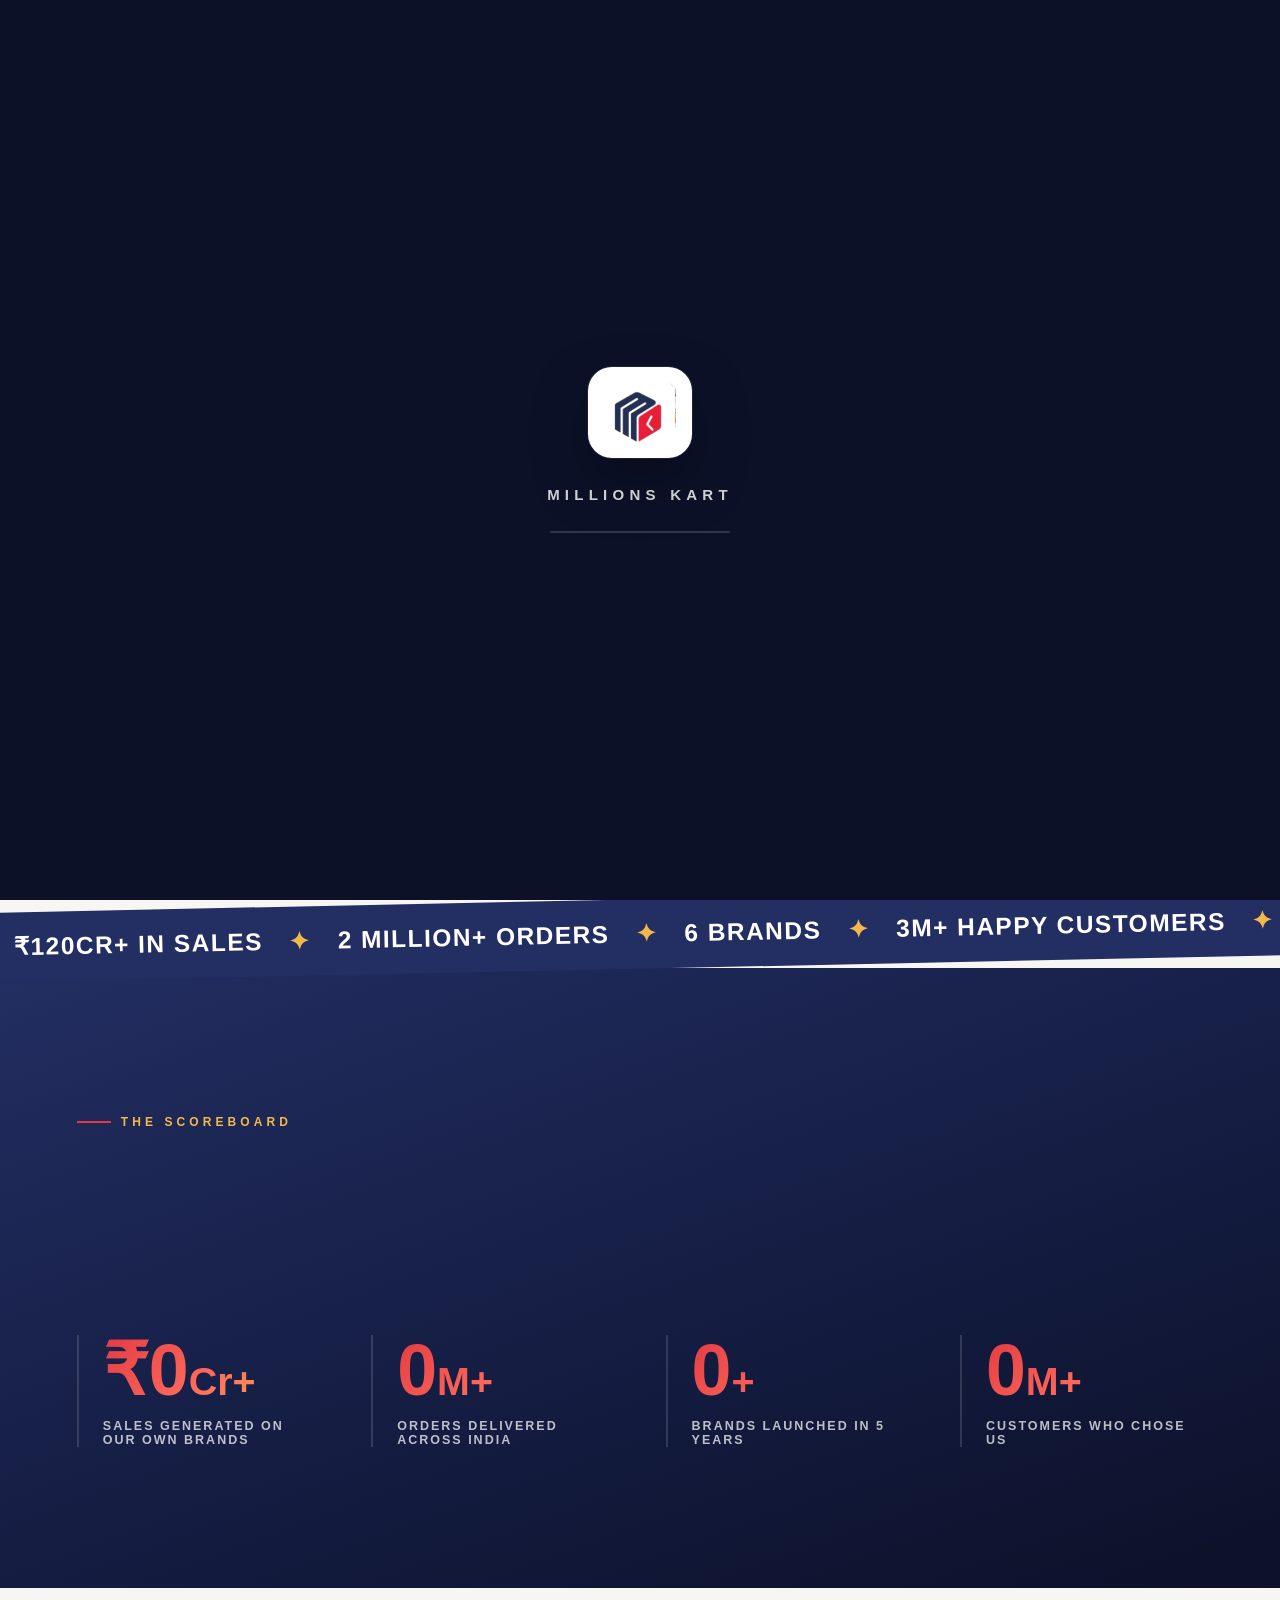
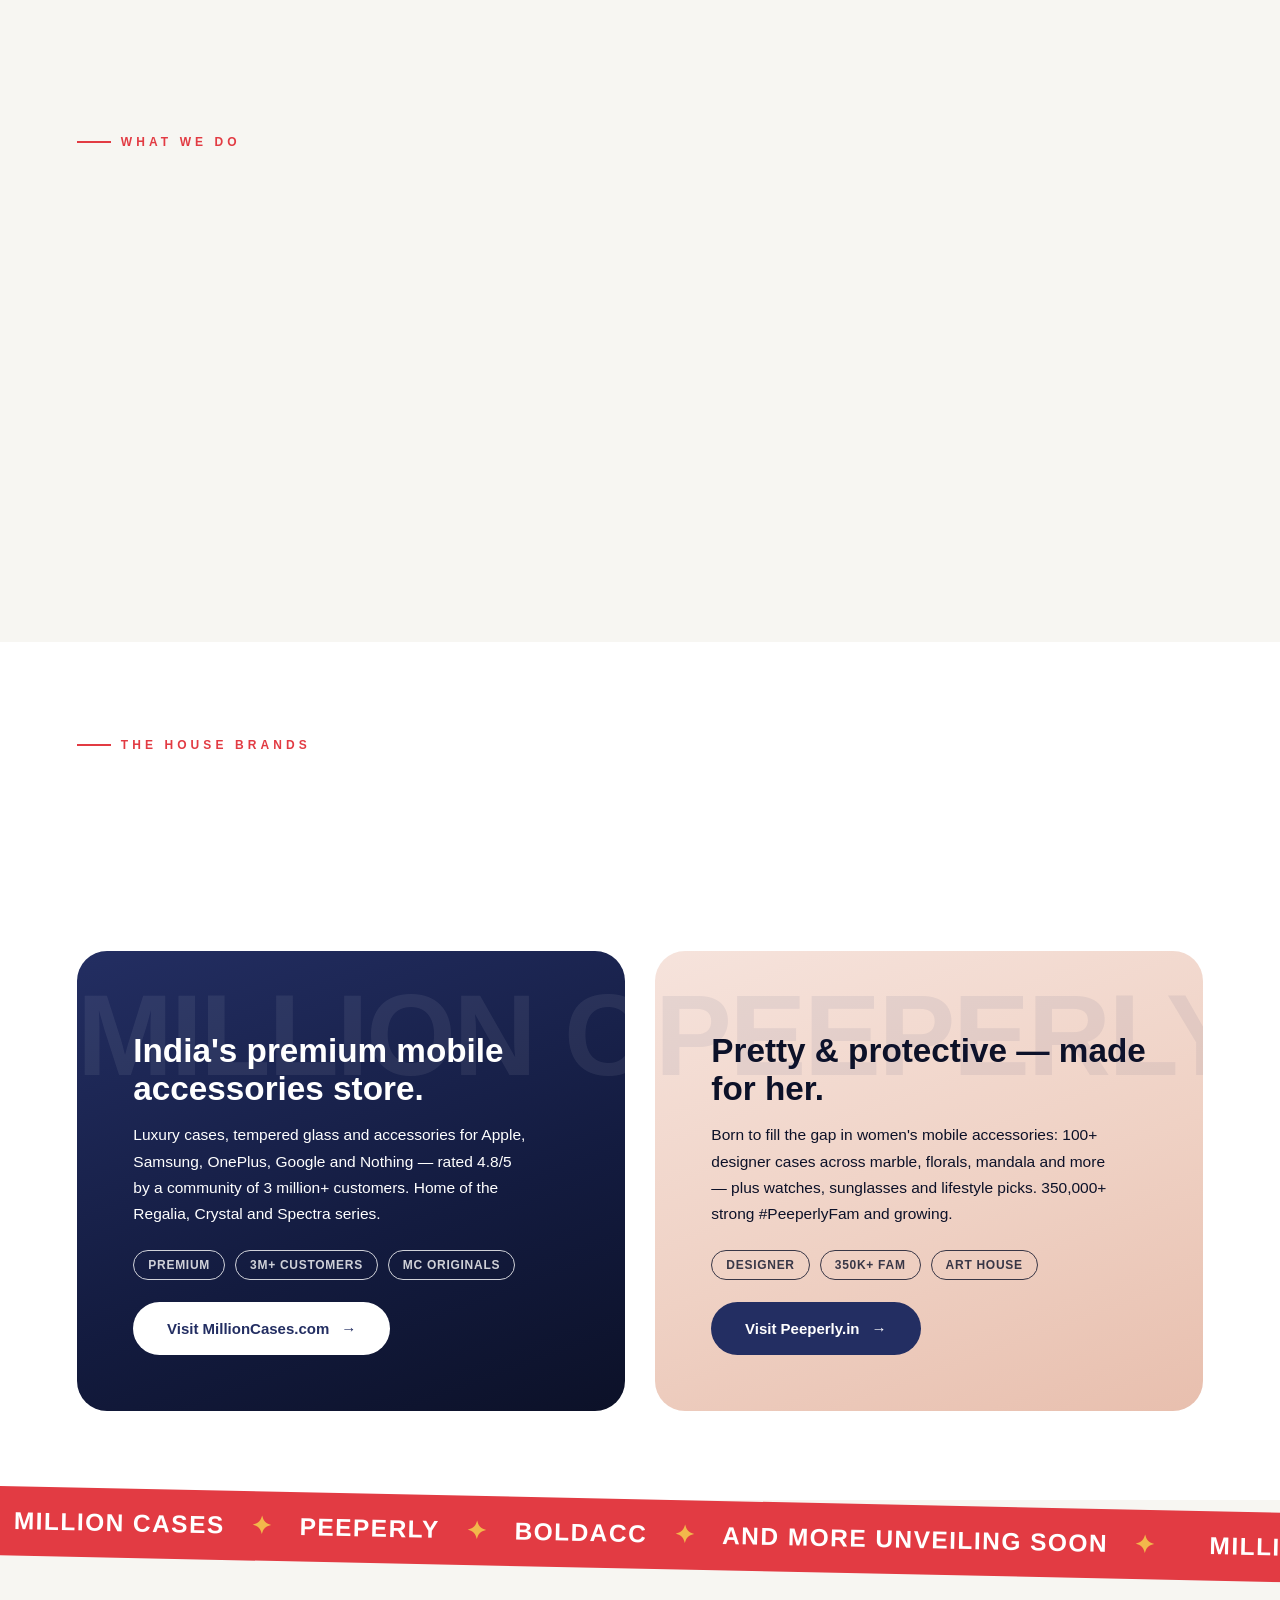
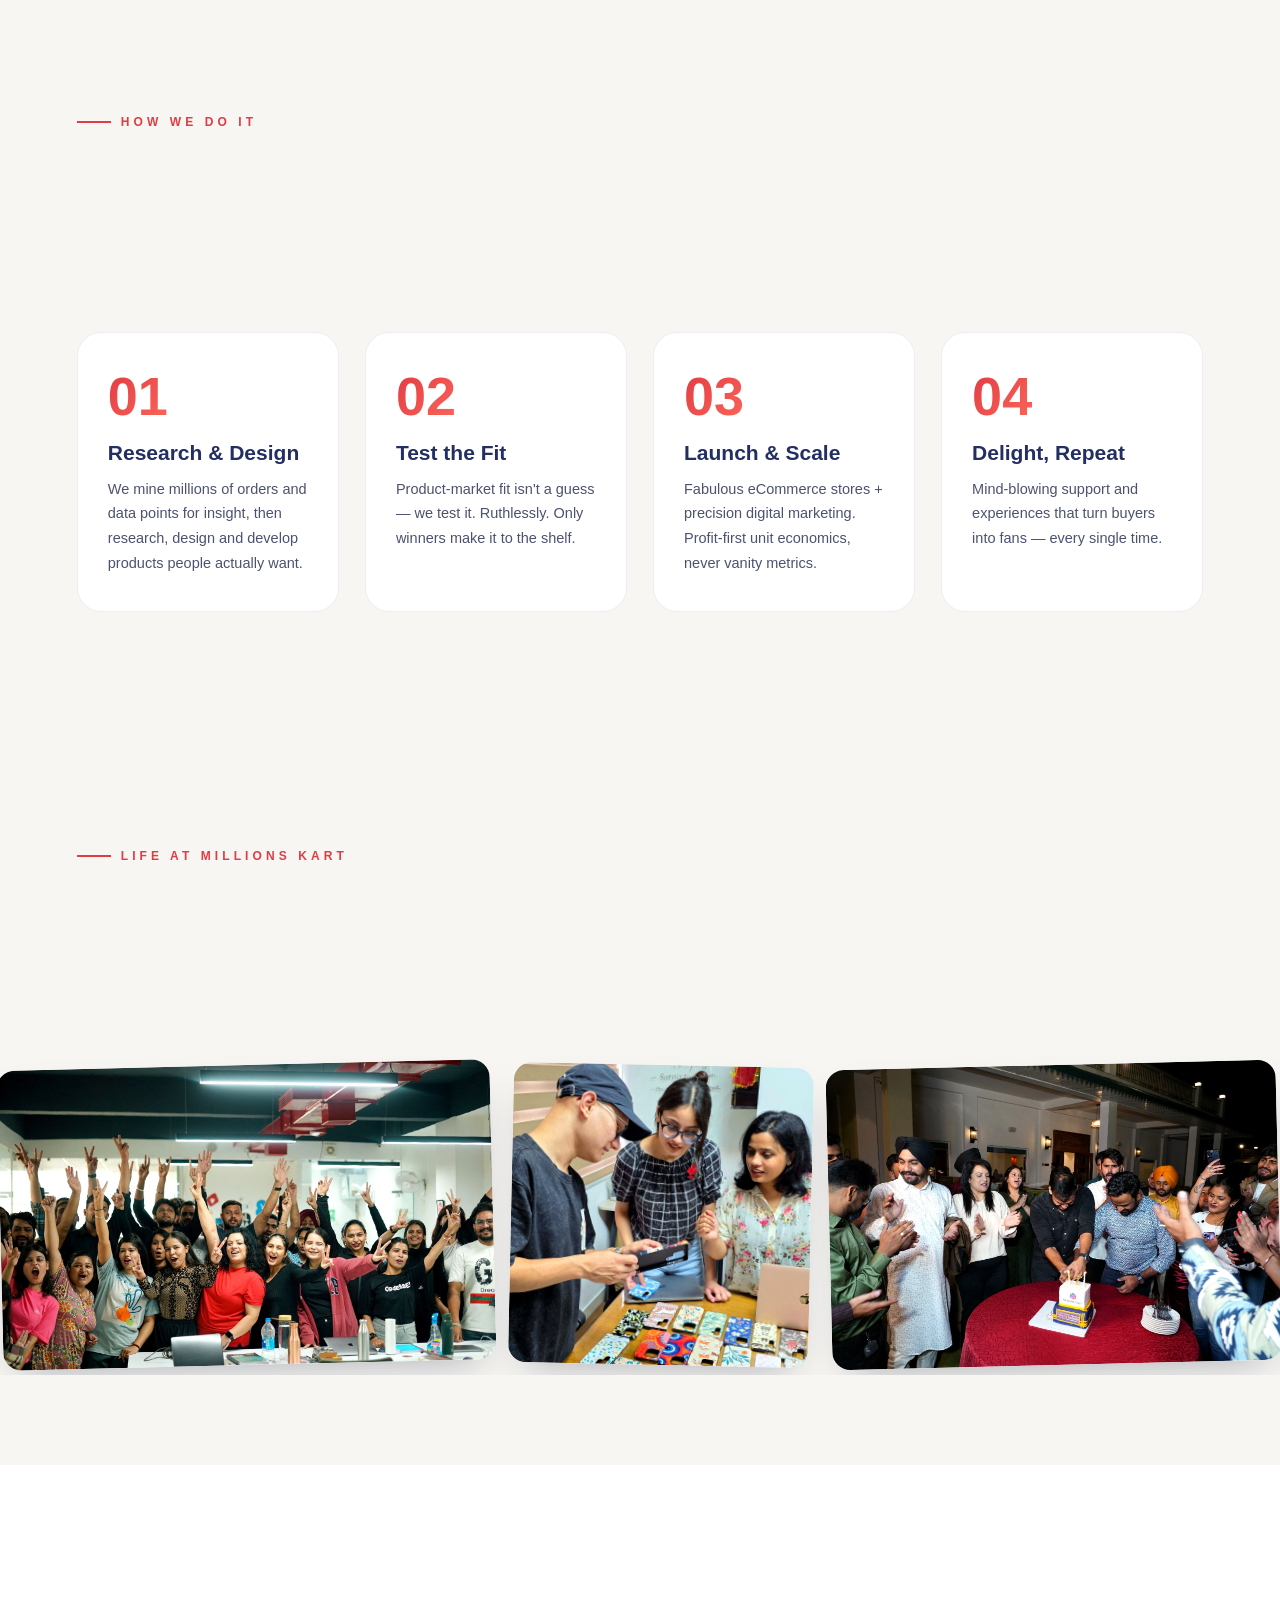
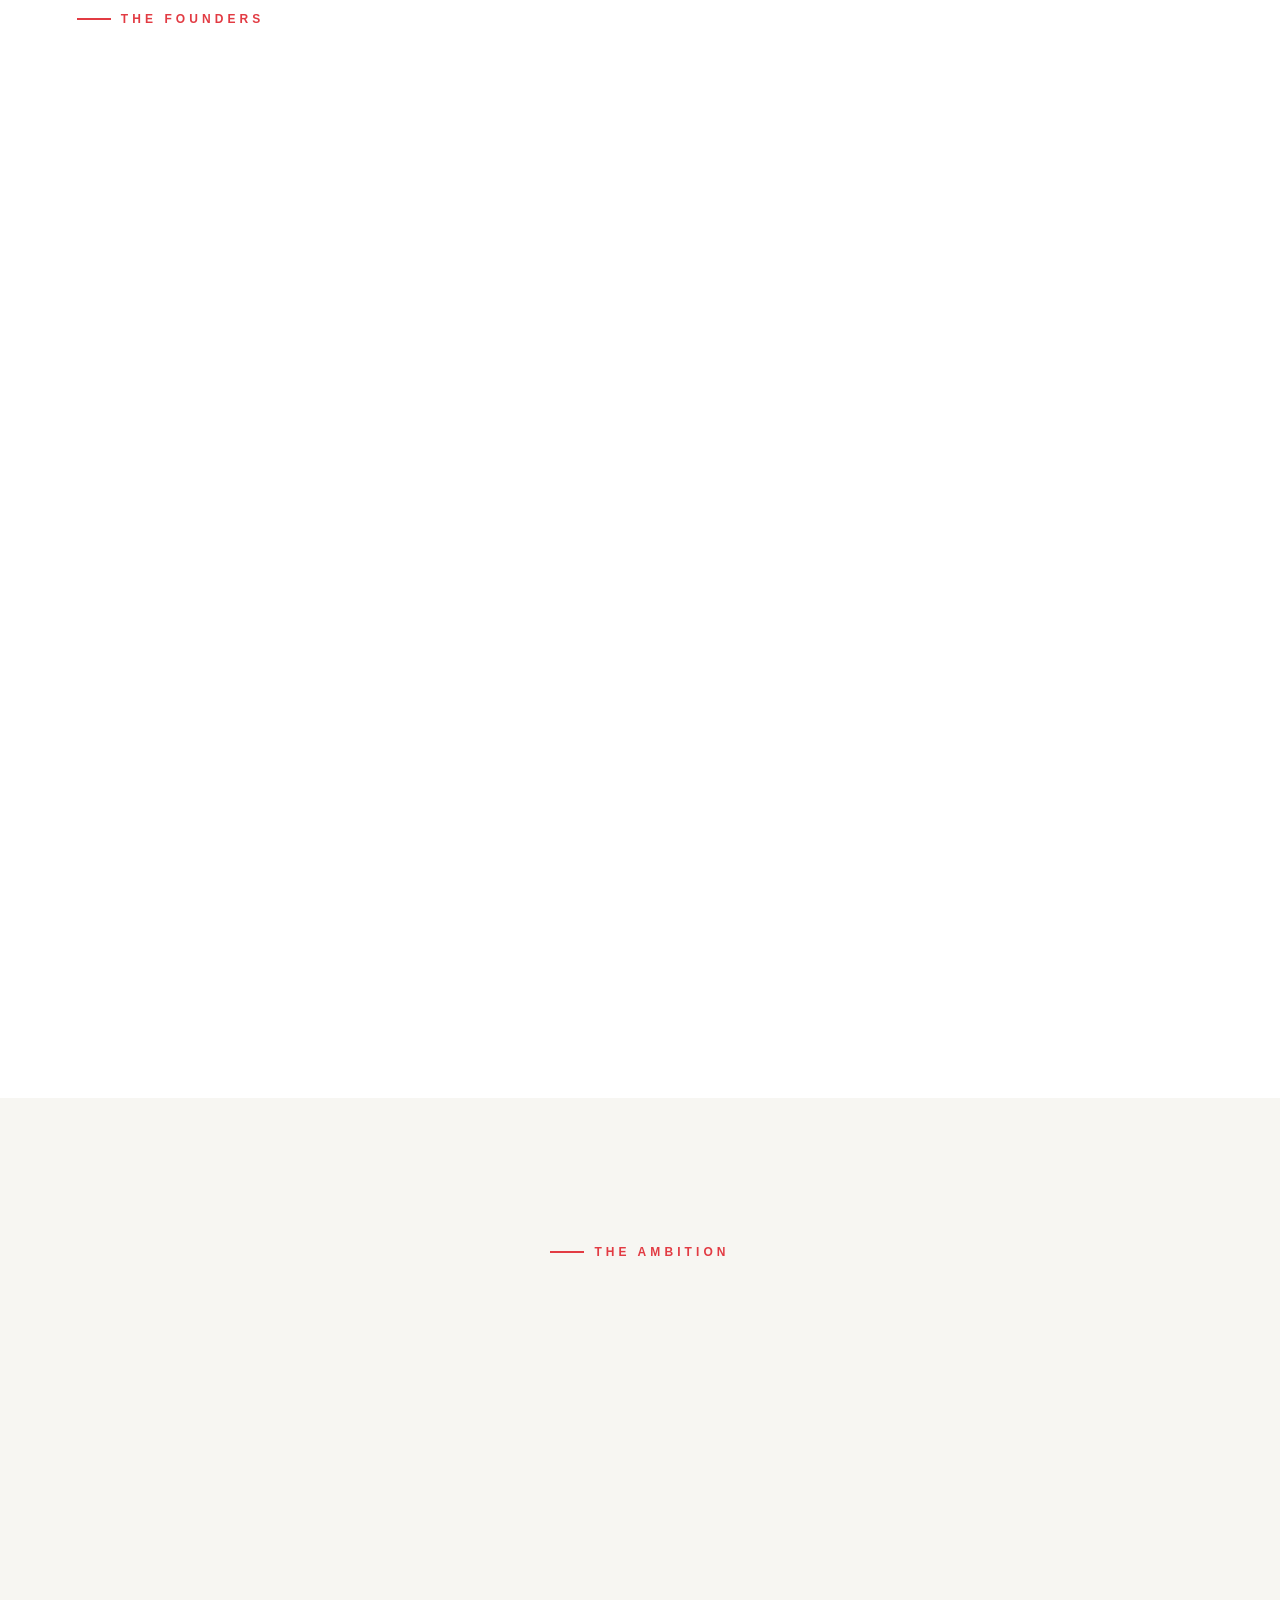
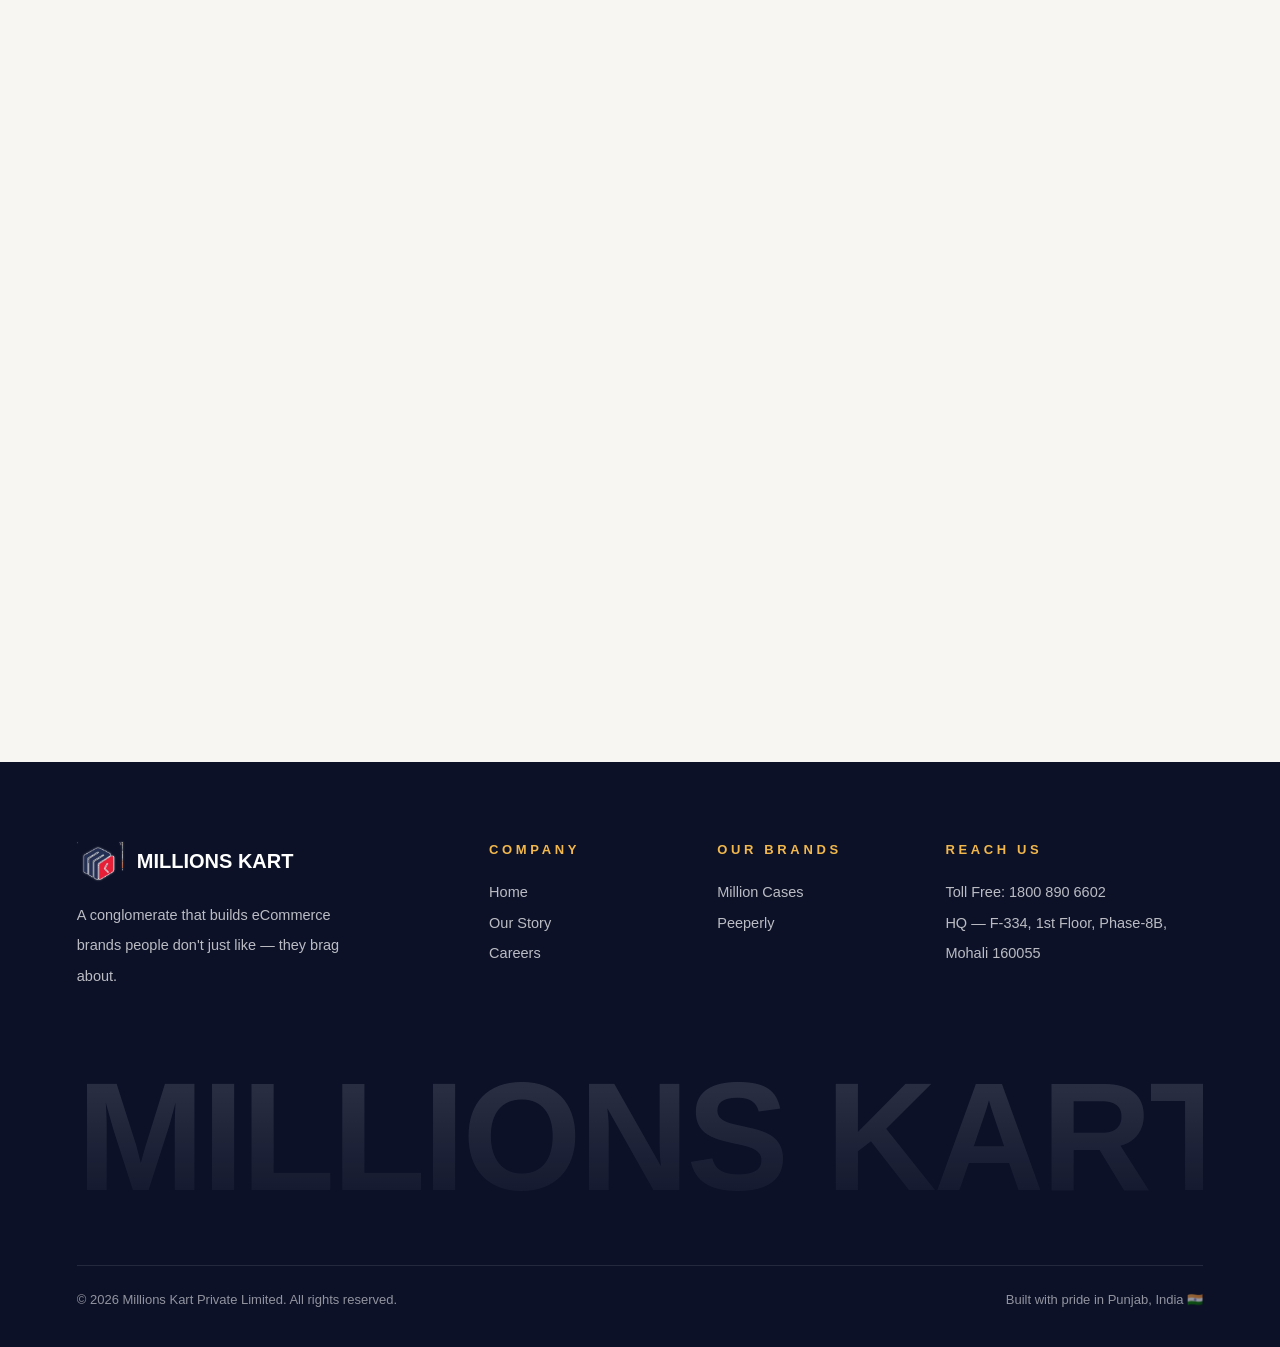
==== commit 0426ee6b: "Update index.html" ====
--- a/index.html
+++ b/index.html
@@ -211,7 +211,7 @@
         </div>
         <div class="founder-meta">
           <h3>Krishan Kumar</h3>
-          <p>Co-founder &amp; CEO</p>
+          <p>Co-founder &amp; COO</p>
         </div>
       </div>
     </div>
--- a/assets/style.css
+++ b/assets/style.css
@@ -0,0 +1,523 @@
+/* ============================================================
+   MILLIONS KART — Brand Site
+   Palette drawn from the MK cube logo: Navy #232E62 · Red #E23B43
+   ============================================================ */
+:root {
+  --navy: #232E62;
+  --navy-deep: #131B3F;
+  --navy-ink: #0C1128;
+  --red: #E23B43;
+  --red-hot: #FF4D55;
+  --cream: #F7F6F2;
+  --white: #FFFFFF;
+  --grey: #8A8FA8;
+  --gold: #F2B84B;
+  --grad-brand: linear-gradient(135deg, #E23B43 0%, #FF6A5B 50%, #F2B84B 100%);
+  --grad-navy: linear-gradient(160deg, #232E62 0%, #131B3F 60%, #0C1128 100%);
+  --font-display: 'DM Sans', 'Circular Std', sans-serif;
+  --font-body: 'Inter', sans-serif;
+  --ease-spring: cubic-bezier(.22, 1.4, .36, 1);
+  --ease-smooth: cubic-bezier(.65, 0, .35, 1);
+}
+
+* { margin: 0; padding: 0; box-sizing: border-box; }
+html { scroll-behavior: smooth; }
+body {
+  font-family: var(--font-body);
+  background: var(--cream);
+  color: var(--navy-ink);
+  overflow-x: hidden;
+  cursor: none;
+}
+@media (hover: none), (max-width: 820px) { body { cursor: auto; } .cursor, .cursor-ring { display: none !important; } }
+
+::selection { background: var(--red); color: #fff; }
+img { max-width: 100%; display: block; }
+a { color: inherit; text-decoration: none; }
+
+/* ---------- Custom cursor ---------- */
+.cursor {
+  position: fixed; width: 10px; height: 10px; border-radius: 50%;
+  background: var(--red); pointer-events: none; z-index: 9999;
+  transform: translate(-50%, -50%); transition: width .25s, height .25s, background .25s;
+}
+.cursor-ring {
+  position: fixed; width: 38px; height: 38px; border-radius: 50%;
+  border: 1.5px solid rgba(226,59,67,.55); pointer-events: none; z-index: 9998;
+  transform: translate(-50%, -50%); transition: width .3s var(--ease-spring), height .3s var(--ease-spring), border-color .3s;
+}
+.cursor.is-hot { width: 26px; height: 26px; background: rgba(226,59,67,.25); }
+.cursor-ring.is-hot { width: 64px; height: 64px; border-color: var(--red); }
+
+/* ---------- Preloader ---------- */
+.preloader {
+  position: fixed; inset: 0; z-index: 10000; background: var(--navy-ink);
+  display: flex; flex-direction: column; align-items: center; justify-content: center; gap: 28px;
+}
+.preloader .mk-mark {
+  width: 104px; height: auto; background: #fff; padding: 16px;
+  border-radius: 24px; box-shadow: 0 0 0 1px rgba(255,255,255,.08), 0 24px 60px -12px rgba(0,0,0,.5);
+}
+.preloader.is-done { pointer-events: none; }
+.preloader-count {
+  font-family: var(--font-display); font-weight: 800; font-size: 15px;
+  letter-spacing: .35em; color: #fff; opacity: .8; text-transform: uppercase;
+}
+.preloader-bar { width: 180px; height: 2px; background: rgba(255,255,255,.15); border-radius: 2px; overflow: hidden; }
+.preloader-bar i { display: block; height: 100%; width: 0%; background: var(--grad-brand); }
+
+/* ---------- Nav ---------- */
+.nav {
+  position: fixed; top: 0; left: 0; right: 0; z-index: 900;
+  display: flex; align-items: center; justify-content: space-between;
+  padding: 18px clamp(20px, 4vw, 56px);
+  transition: background .4s, box-shadow .4s, padding .4s;
+}
+.nav.is-scrolled { background: rgba(247,246,242,.86); backdrop-filter: blur(14px); box-shadow: 0 1px 0 rgba(19,27,63,.08); padding: 12px clamp(20px, 4vw, 56px); }
+.nav-logo { display: flex; align-items: center; gap: 12px; }
+.nav-logo svg, .nav-logo img { width: 40px; height: auto; }
+.nav-logo-word { font-family: var(--font-display); font-weight: 800; font-size: 17px; letter-spacing: .02em; color: var(--navy); line-height: 1; }
+.nav-logo-word span { display: block; font-size: 9px; letter-spacing: .42em; color: var(--red); font-weight: 700; margin-top: 3px; }
+.nav-links { display: flex; align-items: center; gap: clamp(16px, 2.6vw, 38px); }
+.nav-links a { font-weight: 700; font-size: 14px; color: var(--navy); position: relative; padding: 4px 0; }
+.nav-links a:not(.nav-cta)::after {
+  content: ''; position: absolute; left: 0; bottom: 0; height: 2px; width: 100%;
+  background: var(--red); transform: scaleX(0); transform-origin: right; transition: transform .35s var(--ease-smooth);
+}
+.nav-links a:not(.nav-cta):hover::after, .nav-links a.is-active::after { transform: scaleX(1); transform-origin: left; }
+.nav-cta {
+  background: var(--navy); color: #fff !important; padding: 12px 24px; border-radius: 100px;
+  font-size: 13px; letter-spacing: .04em; overflow: hidden; position: relative; display: inline-block;
+  transition: transform .3s var(--ease-spring), background .3s;
+}
+.nav-cta:hover { background: var(--red); transform: translateY(-2px) scale(1.04); }
+/* burger (mobile menu) */
+.nav-burger {
+  display: none; background: none; border: none; width: 44px; height: 44px;
+  flex-direction: column; align-items: center; justify-content: center; gap: 6px; cursor: pointer;
+}
+.nav-burger span { width: 26px; height: 3px; border-radius: 3px; background: var(--navy); transition: transform .35s var(--ease-spring), opacity .25s; }
+.nav.open .nav-burger span:nth-child(1) { transform: translateY(9px) rotate(45deg); }
+.nav.open .nav-burger span:nth-child(2) { opacity: 0; }
+.nav.open .nav-burger span:nth-child(3) { transform: translateY(-9px) rotate(-45deg); }
+
+@media (max-width: 820px) {
+  .nav-burger { display: flex; }
+  .nav-links {
+    position: fixed; top: 0; right: 0; bottom: 0; width: min(78vw, 340px);
+    background: var(--navy-ink); flex-direction: column; align-items: flex-start;
+    justify-content: center; gap: 30px; padding: 40px 36px;
+    transform: translateX(105%); transition: transform .45s var(--ease-smooth);
+    box-shadow: -30px 0 80px rgba(12,17,40,.4); z-index: 950;
+  }
+  .nav.open .nav-links { transform: translateX(0); }
+  .nav-links a { display: block !important; color: #fff; font-family: var(--font-display); font-size: 26px; font-weight: 800; }
+  .nav-links a:not(.nav-cta)::after { background: var(--gold); height: 3px; }
+  .nav-links .nav-cta { font-size: 15px; margin-top: 10px; background: var(--red); }
+  .nav-burger { position: relative; z-index: 960; }
+  .nav.open .nav-burger span { background: #fff; }
+  .nav-scrim {
+    position: fixed; inset: 0; background: rgba(12,17,40,.5); opacity: 0;
+    pointer-events: none; transition: opacity .4s; z-index: 940;
+  }
+  .nav.open ~ .nav-scrim, body.menu-open .nav-scrim { opacity: 1; pointer-events: auto; }
+}
+
+/* extra mobile polish */
+@media (max-width: 560px) {
+  .hero { padding-top: 120px; }
+  .hero-ctas .btn { padding: 15px 26px; font-size: 14px; }
+  .brand-card { min-height: 380px; }
+  .stat { border-left-width: 0; padding-left: 0; border-top: 2px solid rgba(255,255,255,.14); padding-top: 16px; }
+  .pull-quote::before { font-size: 150px; top: -14px; }
+  .footer-giant { font-size: clamp(40px, 13vw, 90px); }
+  .masonry { columns: 2 140px; column-gap: 12px; }
+  .masonry figure { margin-bottom: 12px; border-radius: 14px; }
+  .filmstrip img { border-radius: 12px; }
+  .moments-grid { gap: 14px; }
+}
+
+/* ---------- Type ---------- */
+.h-display {
+  font-family: var(--font-display); font-weight: 800;
+  font-size: clamp(44px, 8.4vw, 118px); line-height: .98; letter-spacing: -.02em; color: var(--navy);
+}
+.h-display .accent { color: var(--red); }
+.h-display .outline { -webkit-text-stroke: 2px var(--navy); color: transparent; }
+.h2 { font-family: var(--font-display); font-weight: 800; font-size: clamp(30px, 4.6vw, 58px); line-height: 1.04; letter-spacing: -.015em; color: var(--navy); }
+.h2 .accent { color: var(--red); }
+.eyebrow {
+  display: inline-flex; align-items: center; gap: 10px;
+  font-weight: 800; font-size: 12px; letter-spacing: .34em; text-transform: uppercase; color: var(--red);
+  margin-bottom: 22px;
+}
+.eyebrow::before { content: ''; width: 34px; height: 2px; background: var(--red); }
+.lede { font-size: clamp(16px, 1.5vw, 19px); line-height: 1.75; color: #444a63; max-width: 62ch; }
+.lede strong { color: var(--navy); }
+
+/* word-reveal helper */
+.wr { display: inline-block; overflow: hidden; vertical-align: bottom; }
+.wr > span { display: inline-block; transform: translateY(115%); }
+
+/* ---------- Layout ---------- */
+.section { padding: clamp(80px, 11vw, 150px) clamp(20px, 6vw, 90px); position: relative; }
+.section-tight { padding-top: clamp(50px, 7vw, 90px); padding-bottom: clamp(50px, 7vw, 90px); }
+.wrap { max-width: 1280px; margin: 0 auto; }
+
+/* ---------- Hero ---------- */
+.hero {
+  min-height: 100svh; display: flex; flex-direction: column; justify-content: center;
+  padding: 140px clamp(20px, 6vw, 90px) 90px; position: relative; overflow: hidden;
+}
+.hero-blob {
+  position: absolute; border-radius: 50%; filter: blur(90px); opacity: .5; pointer-events: none;
+}
+.hero-blob.b1 { width: 620px; height: 620px; background: radial-gradient(circle, rgba(226,59,67,.5), transparent 65%); top: -160px; right: -120px; }
+.hero-blob.b2 { width: 540px; height: 540px; background: radial-gradient(circle, rgba(35,46,98,.45), transparent 65%); bottom: -180px; left: -140px; }
+.hero-blob.b3 { width: 380px; height: 380px; background: radial-gradient(circle, rgba(242,184,75,.5), transparent 65%); top: 30%; left: 42%; }
+.hero-kicker { display: flex; align-items: center; gap: 14px; font-weight: 800; font-size: 13px; letter-spacing: .3em; text-transform: uppercase; color: var(--navy); margin-bottom: 34px; opacity: .85; }
+.hero-kicker .dot { width: 9px; height: 9px; border-radius: 50%; background: var(--red); animation: pulse 1.8s infinite; }
+@keyframes pulse { 0%,100% { box-shadow: 0 0 0 0 rgba(226,59,67,.5);} 55% { box-shadow: 0 0 0 12px rgba(226,59,67,0);} }
+.hero-sub { margin-top: 36px; max-width: 56ch; font-size: clamp(16px, 1.6vw, 20px); line-height: 1.7; color: #3d4360; }
+.hero-ctas { display: flex; gap: 18px; margin-top: 44px; flex-wrap: wrap; }
+.hero-scroll {
+  position: absolute; bottom: 34px; left: 50%; transform: translateX(-50%);
+  font-size: 11px; letter-spacing: .3em; text-transform: uppercase; color: var(--grey); font-weight: 700;
+  display: flex; flex-direction: column; align-items: center; gap: 10px;
+}
+.hero-scroll::after { content: ''; width: 1.5px; height: 44px; background: linear-gradient(var(--red), transparent); animation: drip 1.6s infinite var(--ease-smooth); }
+@keyframes drip { 0% { transform: scaleY(0); transform-origin: top; } 55% { transform: scaleY(1); transform-origin: top; } 56% { transform-origin: bottom; } 100% { transform: scaleY(0); transform-origin: bottom; } }
+
+/* floating chips */
+.chip-float {
+  position: absolute; background: #fff; border: 1px solid rgba(19,27,63,.08);
+  box-shadow: 0 24px 60px -18px rgba(19,27,63,.25); border-radius: 18px;
+  padding: 16px 22px; display: flex; flex-direction: column; gap: 2px; pointer-events: none;
+}
+.chip-float b { font-family: var(--font-display); font-size: 24px; color: var(--navy); }
+.chip-float small { font-size: 11.5px; font-weight: 700; letter-spacing: .12em; text-transform: uppercase; color: var(--red); }
+@media (max-width: 1080px) { .chip-float { display: none; } }
+
+/* ---------- Buttons ---------- */
+.btn {
+  position: relative; display: inline-flex; align-items: center; gap: 12px;
+  font-family: var(--font-body); font-weight: 800; font-size: 15px;
+  padding: 18px 34px; border-radius: 100px; border: none; overflow: hidden;
+  transition: transform .35s var(--ease-spring), box-shadow .35s;
+  will-change: transform;
+}
+.btn:hover { transform: translateY(-3px) scale(1.03); }
+.btn:active { transform: translateY(0) scale(.98); }
+.btn-red { background: var(--grad-brand); color: #fff; box-shadow: 0 18px 44px -14px rgba(226,59,67,.55); }
+.btn-red:hover { box-shadow: 0 26px 60px -16px rgba(226,59,67,.7); }
+.btn-ghost { background: transparent; color: var(--navy); border: 2px solid var(--navy); }
+.btn-ghost:hover { background: var(--navy); color: #fff; }
+.btn-white { background: #fff; color: var(--navy); }
+.btn .arr { transition: transform .3s var(--ease-spring); }
+.btn:hover .arr { transform: translateX(5px); }
+
+/* ---------- Marquee ---------- */
+.marquee {
+  background: var(--navy); color: #fff; overflow: hidden; padding: 20px 0;
+  transform: rotate(-1.2deg) scale(1.02); position: relative; z-index: 5;
+}
+.marquee.flip { transform: rotate(1.2deg) scale(1.02); background: var(--red); }
+.marquee-track { display: flex; width: max-content; gap: 0; animation: scrollx 28s linear infinite; }
+.marquee.flip .marquee-track { animation-direction: reverse; }
+.marquee span {
+  font-family: var(--font-display); font-weight: 800; font-size: clamp(16px, 2vw, 24px);
+  letter-spacing: .06em; text-transform: uppercase; white-space: nowrap; padding: 0 26px;
+  display: flex; align-items: center; gap: 26px;
+}
+.marquee span i { font-style: normal; color: var(--gold); }
+@keyframes scrollx { to { transform: translateX(-50%); } }
+
+/* ---------- Stats ---------- */
+.stats-band { background: var(--grad-navy); color: #fff; }
+.stats-grid { display: grid; grid-template-columns: repeat(auto-fit, minmax(210px, 1fr)); gap: clamp(28px, 4vw, 60px); }
+.stat b {
+  font-family: var(--font-display); font-weight: 800; font-size: clamp(46px, 5.6vw, 78px);
+  display: flex; align-items: baseline; line-height: 1; background: var(--grad-brand);
+  -webkit-background-clip: text; background-clip: text; -webkit-text-fill-color: transparent;
+}
+.stat b em { font-style: normal; font-size: .55em; }
+.stat p { margin-top: 12px; font-weight: 700; letter-spacing: .16em; text-transform: uppercase; font-size: 12.5px; color: rgba(255,255,255,.72); }
+.stat { border-left: 2px solid rgba(255,255,255,.14); padding-left: 24px; }
+
+/* ---------- Cards / brands ---------- */
+.brand-card {
+  border-radius: 30px; padding: clamp(34px, 4.4vw, 64px); position: relative; overflow: hidden;
+  min-height: 460px; display: flex; flex-direction: column; justify-content: flex-end;
+  transform-style: preserve-3d; will-change: transform; transition: box-shadow .4s;
+}
+.brand-card:hover { box-shadow: 0 40px 90px -30px rgba(19,27,63,.5); }
+.brand-card .bg-word {
+  position: absolute; top: 18px; left: 0; right: 0; text-align: center;
+  font-family: var(--font-display); font-weight: 800; font-size: clamp(64px, 9vw, 150px);
+  letter-spacing: -.02em; opacity: .07; white-space: nowrap; pointer-events: none;
+}
+.brand-card .brand-logo-img { height: 44px; width: auto; object-fit: contain; margin-bottom: 22px; align-self: flex-start; }
+.brand-card h3 { font-family: var(--font-display); font-size: clamp(26px, 2.6vw, 38px); font-weight: 800; margin-bottom: 14px; }
+.brand-card p { line-height: 1.7; max-width: 46ch; font-size: 15.5px; }
+.brand-card .brand-tags { display: flex; gap: 10px; flex-wrap: wrap; margin: 22px 0; }
+.brand-card .brand-tags i {
+  font-style: normal; font-size: 12px; font-weight: 800; letter-spacing: .06em;
+  padding: 7px 14px; border-radius: 100px; border: 1px solid currentColor; opacity: .8;
+}
+.brand-card .btn { align-self: flex-start; }
+.brands-grid { display: grid; grid-template-columns: repeat(auto-fit, minmax(min(440px, 100%), 1fr)); gap: 30px; margin-top: 56px; }
+.bc-dark { background: var(--grad-navy); color: #fff; }
+.bc-dark .bg-word { color: #fff; }
+.bc-blush { background: linear-gradient(160deg, #F6E3DC 0%, #EFD1C4 55%, #E8BFAE 100%); color: var(--navy-ink); }
+.bc-blush .bg-word { color: var(--navy); }
+
+/* ---------- Process ---------- */
+.steps { display: grid; grid-template-columns: repeat(auto-fit, minmax(240px, 1fr)); gap: 26px; margin-top: 60px; counter-reset: step; }
+.step {
+  background: #fff; border-radius: 24px; padding: 36px 30px; position: relative;
+  border: 1px solid rgba(19,27,63,.07); transition: transform .4s var(--ease-spring), box-shadow .4s;
+}
+.step:hover { transform: translateY(-10px) rotate(-1deg); box-shadow: 0 30px 60px -22px rgba(19,27,63,.3); }
+.step::before {
+  counter-increment: step; content: '0' counter(step);
+  font-family: var(--font-display); font-weight: 800; font-size: 54px;
+  background: var(--grad-brand); -webkit-background-clip: text; background-clip: text; -webkit-text-fill-color: transparent;
+  display: block; margin-bottom: 18px; line-height: 1;
+}
+.step h4 { font-family: var(--font-display); font-size: 21px; color: var(--navy); margin-bottom: 12px; }
+.step p { font-size: 14.5px; line-height: 1.7; color: #4c5270; }
+
+/* ---------- Founders ---------- */
+.founders-grid { display: grid; grid-template-columns: repeat(auto-fit, minmax(min(340px, 100%), 1fr)); gap: 34px; margin-top: 60px; }
+.founder-card { position: relative; border-radius: 28px; overflow: hidden; background: var(--navy-deep); }
+.founder-photo { position: relative; aspect-ratio: 4/4.6; overflow: hidden; }
+.founder-photo img { width: 100%; height: 100%; object-fit: cover; object-position: center top; transition: transform .8s var(--ease-smooth); filter: saturate(1.02); }
+.founder-card:hover .founder-photo img { transform: scale(1.06); }
+.founder-fallback {
+  width: 100%; height: 100%; display: flex; align-items: center; justify-content: center;
+  background: var(--grad-navy);
+}
+.founder-fallback b {
+  font-family: var(--font-display); font-size: 110px; font-weight: 800;
+  background: var(--grad-brand); -webkit-background-clip: text; background-clip: text; -webkit-text-fill-color: transparent;
+}
+.founder-meta {
+  position: absolute; left: 0; right: 0; bottom: 0; padding: 28px;
+  background: linear-gradient(transparent, rgba(12,17,40,.94) 55%); color: #fff;
+}
+.founder-meta h3 { font-family: var(--font-display); font-size: 26px; font-weight: 800; }
+.founder-meta p { color: var(--gold); font-weight: 800; font-size: 12.5px; letter-spacing: .22em; text-transform: uppercase; margin-top: 6px; }
+.founder-meta .founder-bio { color: rgba(255,255,255,.85); font-size: 14px; line-height: 1.65; margin-top: 12px; text-transform: none; letter-spacing: 0; font-weight: 500; }
+
+/* ---------- Timeline (about) ---------- */
+.timeline { position: relative; margin-top: 70px; }
+.timeline::before {
+  content: ''; position: absolute; left: clamp(16px, 3vw, 30px); top: 0; bottom: 0; width: 2px;
+  background: linear-gradient(var(--red), var(--navy) 80%, transparent);
+}
+.tl-item { position: relative; padding: 0 0 64px clamp(60px, 8vw, 110px); }
+.tl-item::before {
+  content: ''; position: absolute; left: clamp(9px, 3vw, 23px); top: 6px;
+  width: 16px; height: 16px; border-radius: 50%; background: var(--cream);
+  border: 3px solid var(--red); box-shadow: 0 0 0 6px rgba(226,59,67,.12);
+}
+.tl-year {
+  font-family: var(--font-display); font-weight: 800; font-size: clamp(38px, 5vw, 64px);
+  line-height: 1; -webkit-text-stroke: 1.6px var(--navy); color: transparent; margin-bottom: 14px;
+}
+.tl-item.hot .tl-year { -webkit-text-stroke: 0; color: var(--red); }
+.tl-item h4 { font-family: var(--font-display); font-size: 22px; color: var(--navy); margin-bottom: 10px; }
+.tl-item p { max-width: 60ch; line-height: 1.75; color: #444a63; font-size: 15.5px; }
+
+/* ---------- Quote block ---------- */
+.pull-quote {
+  background: var(--grad-navy); border-radius: 30px; color: #fff;
+  padding: clamp(40px, 6vw, 80px); position: relative; overflow: hidden;
+}
+.pull-quote::before {
+  content: '\201C'; position: absolute; top: -30px; left: 22px; font-family: var(--font-display);
+  font-size: 240px; color: rgba(226,59,67,.35); line-height: 1;
+}
+.pull-quote blockquote { font-family: var(--font-display); font-weight: 700; font-size: clamp(22px, 3vw, 36px); line-height: 1.35; max-width: 26ch; position: relative; }
+.pull-quote cite { display: block; margin-top: 26px; font-style: normal; font-weight: 800; letter-spacing: .2em; text-transform: uppercase; font-size: 12.5px; color: var(--gold); }
+
+/* ---------- Values (careers) ---------- */
+.values-stack { display: grid; gap: 18px; margin-top: 60px; }
+.value-row {
+  display: flex; align-items: center; justify-content: space-between; gap: 24px;
+  background: #fff; border: 1px solid rgba(19,27,63,.08); border-radius: 22px;
+  padding: clamp(24px, 3vw, 40px) clamp(24px, 3.4vw, 48px);
+  transition: transform .4s var(--ease-spring), background .4s, color .4s;
+}
+.value-row:hover { background: var(--navy); transform: scale(1.015); }
+.value-row:hover h4, .value-row:hover .value-num { color: #fff; }
+.value-row:hover p { color: rgba(255,255,255,.75); }
+.value-num { font-family: var(--font-display); font-weight: 800; font-size: 20px; color: var(--red); min-width: 52px; transition: color .4s; }
+.value-row h4 { font-family: var(--font-display); font-weight: 800; font-size: clamp(20px, 2.4vw, 30px); color: var(--navy); flex: 1; transition: color .4s; }
+.value-row p { max-width: 38ch; font-size: 14px; line-height: 1.65; color: #4c5270; transition: color .4s; }
+@media (max-width: 720px) { .value-row { flex-direction: column; align-items: flex-start; gap: 10px; } }
+
+/* ---------- Perks ---------- */
+.perks-grid { display: grid; grid-template-columns: repeat(auto-fit, minmax(230px, 1fr)); gap: 22px; margin-top: 56px; }
+.perk {
+  background: #fff; border-radius: 22px; padding: 30px 26px; border: 1px solid rgba(19,27,63,.07);
+  transition: transform .35s var(--ease-spring), box-shadow .35s;
+}
+.perk:hover { transform: translateY(-8px); box-shadow: 0 26px 54px -22px rgba(19,27,63,.28); }
+.perk .ico { font-size: 30px; margin-bottom: 16px; display: inline-block; transition: transform .4s var(--ease-spring); }
+.perk:hover .ico { transform: scale(1.25) rotate(-8deg); }
+.perk h4 { font-family: var(--font-display); font-size: 17px; color: var(--navy); margin-bottom: 8px; }
+.perk p { font-size: 13.5px; line-height: 1.65; color: #4c5270; }
+
+/* ---------- Roles ---------- */
+.roles { margin-top: 56px; display: grid; gap: 14px; }
+.role {
+  display: flex; align-items: center; justify-content: space-between; gap: 18px;
+  background: #fff; border: 1px solid rgba(19,27,63,.08); border-radius: 18px; padding: 24px 30px;
+  transition: transform .3s var(--ease-spring), border-color .3s;
+}
+.role:hover { transform: translateX(8px); border-color: var(--red); }
+.role h4 { font-family: var(--font-display); font-size: 18px; color: var(--navy); }
+.role small { display: block; margin-top: 4px; color: var(--grey); font-weight: 700; font-size: 12px; letter-spacing: .08em; text-transform: uppercase; }
+.role .role-arr { font-size: 22px; color: var(--red); transition: transform .3s var(--ease-spring); }
+.role:hover .role-arr { transform: translateX(6px); }
+
+/* ---------- Big statement ---------- */
+.statement { text-align: center; }
+.statement .h-display { font-size: clamp(34px, 6.4vw, 92px); }
+
+/* ---------- CTA band ---------- */
+.cta-band {
+  background: var(--grad-brand); border-radius: 34px; text-align: center; color: #fff;
+  padding: clamp(56px, 8vw, 110px) clamp(24px, 5vw, 70px); position: relative; overflow: hidden;
+}
+.cta-band h2 { font-family: var(--font-display); font-weight: 800; font-size: clamp(30px, 5vw, 64px); line-height: 1.05; }
+.cta-band p { margin: 20px auto 36px; max-width: 52ch; font-size: 16.5px; line-height: 1.7; opacity: .95; }
+.cta-band .btn-white:hover { box-shadow: 0 24px 50px -18px rgba(0,0,0,.4); }
+.cta-band .confetti-holder { position: absolute; inset: 0; pointer-events: none; overflow: hidden; }
+
+/* ---------- Offices ---------- */
+.offices { display: grid; grid-template-columns: repeat(auto-fit, minmax(250px, 1fr)); gap: 22px; margin-top: 50px; }
+.office { background: #fff; border-radius: 20px; padding: 30px; border: 1px solid rgba(19,27,63,.07); }
+.office b { font-family: var(--font-display); color: var(--red); font-size: 13px; letter-spacing: .24em; text-transform: uppercase; display: block; margin-bottom: 12px; }
+.office p { color: var(--navy); font-weight: 600; line-height: 1.6; font-size: 15px; }
+
+/* ---------- Footer ---------- */
+.footer { background: var(--navy-ink); color: #fff; padding: 80px clamp(20px, 6vw, 90px) 40px; position: relative; overflow: hidden; }
+.footer-grid { display: grid; grid-template-columns: 2fr 1fr 1fr 1.4fr; gap: 44px; max-width: 1280px; margin: 0 auto; }
+@media (max-width: 900px) { .footer-grid { grid-template-columns: 1fr 1fr; } }
+@media (max-width: 560px) { .footer-grid { grid-template-columns: 1fr; } }
+.footer h5 { font-family: var(--font-display); font-size: 13px; letter-spacing: .28em; text-transform: uppercase; color: var(--gold); margin-bottom: 20px; }
+.footer a, .footer p { color: rgba(255,255,255,.72); font-size: 14.5px; line-height: 2.1; display: block; transition: color .25s, transform .25s; }
+.footer a:hover { color: #fff; transform: translateX(4px); }
+.footer-brandline { display: flex; align-items: center; gap: 14px; margin-bottom: 20px; }
+.footer-brandline svg, .footer-brandline img { width: 46px; height: auto; }
+.footer-brandline img { filter: drop-shadow(0 0 1px rgba(255,255,255,.4)); }
+.footer-brandline b { font-family: var(--font-display); font-size: 20px; }
+.footer-tag { max-width: 34ch; }
+.footer-bottom {
+  max-width: 1280px; margin: 60px auto 0; padding-top: 26px;
+  border-top: 1px solid rgba(255,255,255,.1); display: flex; justify-content: space-between; gap: 14px; flex-wrap: wrap;
+  font-size: 13px; color: rgba(255,255,255,.55);
+}
+.footer-giant {
+  font-family: var(--font-display); font-weight: 800; font-size: clamp(60px, 12vw, 210px);
+  line-height: 1; text-align: center; margin: 70px auto -10px; letter-spacing: -.02em;
+  background: linear-gradient(180deg, rgba(255,255,255,.14), rgba(255,255,255,.02));
+  -webkit-background-clip: text; background-clip: text; -webkit-text-fill-color: transparent;
+  white-space: nowrap; pointer-events: none;
+}
+
+/* ---------- Page hero (inner pages) ---------- */
+.page-hero { padding: 190px clamp(20px, 6vw, 90px) 90px; position: relative; overflow: hidden; }
+
+/* ---------- Reveal defaults (JS adds motion) ---------- */
+[data-reveal] { opacity: 0; transform: translateY(46px); }
+[data-reveal-l] { opacity: 0; transform: translateX(-60px); }
+[data-reveal-r] { opacity: 0; transform: translateX(60px); }
+[data-scale] { opacity: 0; transform: scale(.86); }
+.no-js [data-reveal], .no-js [data-reveal-l], .no-js [data-reveal-r], .no-js [data-scale] { opacity: 1; transform: none; }
+
+/* ---------- Confetti bits ---------- */
+.confetti-bit { position: fixed; width: 10px; height: 14px; z-index: 9990; pointer-events: none; top: 0; left: 0; }
+
+/* ---------- Wavy divider ---------- */
+.wave { display: block; width: 100%; height: 70px; margin-bottom: -2px; }
+
+/* ---------- Film strip (auto-scrolling photo marquee) ---------- */
+.filmstrip { overflow: hidden; padding: 10px 0; position: relative; }
+.filmstrip-track { display: flex; gap: 18px; width: max-content; animation: scrollx 46s linear infinite; }
+.filmstrip:hover .filmstrip-track { animation-play-state: paused; }
+.filmstrip img {
+  height: clamp(180px, 26vw, 300px); width: auto; border-radius: 18px; object-fit: cover;
+  box-shadow: 0 18px 40px -18px rgba(19,27,63,.35);
+  transition: transform .5s var(--ease-spring), filter .5s;
+}
+.filmstrip img:nth-child(odd) { transform: rotate(-1.4deg); }
+.filmstrip img:nth-child(even) { transform: rotate(1.2deg); }
+.filmstrip img:hover { transform: scale(1.06) rotate(0deg); filter: saturate(1.15); z-index: 2; }
+
+/* ---------- Moments grid (about) ---------- */
+.moments-grid { display: grid; grid-template-columns: repeat(auto-fit, minmax(min(300px,100%),1fr)); gap: 20px; margin-top: 56px; }
+.moment { position: relative; border-radius: 22px; overflow: hidden; aspect-ratio: 4/3; }
+.moment img { width: 100%; height: 100%; object-fit: cover; transition: transform .8s var(--ease-smooth); }
+.moment:hover img { transform: scale(1.08); }
+.moment figcaption {
+  position: absolute; left: 0; right: 0; bottom: 0; padding: 40px 20px 16px;
+  background: linear-gradient(transparent, rgba(12,17,40,.85));
+  color: #fff; font-weight: 800; font-size: 13.5px; letter-spacing: .06em;
+}
+.moment.tall { aspect-ratio: 3/4; grid-row: span 1; }
+
+/* ---------- Premium polish ---------- */
+.scroll-progress {
+  position: fixed; top: 0; left: 0; height: 3px; width: 0;
+  background: var(--grad-brand); z-index: 1001; border-radius: 0 3px 3px 0;
+  box-shadow: 0 0 12px rgba(226,59,67,.5);
+}
+.btn::after {
+  content: ''; position: absolute; top: 0; left: -90%; width: 55%; height: 100%;
+  background: linear-gradient(100deg, transparent, rgba(255,255,255,.4), transparent);
+  transform: skewX(-20deg); transition: left .1s;
+}
+.btn:hover::after { left: 140%; transition: left .65s ease; }
+.marquee:hover .marquee-track { animation-play-state: paused; }
+body.fade-out { opacity: 0; }
+body { transition: opacity .25s ease; }
+:focus-visible { outline: 3px solid var(--red); outline-offset: 3px; border-radius: 4px; }
+
+/* lightbox */
+.lightbox {
+  position: fixed; inset: 0; background: rgba(12,17,40,.93); backdrop-filter: blur(6px);
+  display: flex; align-items: center; justify-content: center; z-index: 9995;
+  opacity: 0; pointer-events: none; transition: opacity .3s; padding: 4vmin;
+}
+.lightbox.open { opacity: 1; pointer-events: auto; }
+.lightbox img {
+  max-width: 92vw; max-height: 86vh; border-radius: 16px; object-fit: contain;
+  box-shadow: 0 40px 120px rgba(0,0,0,.6); transform: scale(.93);
+  transition: transform .4s var(--ease-spring);
+}
+.lightbox.open img { transform: scale(1); }
+.lightbox-close {
+  position: absolute; top: 16px; right: 22px; width: 48px; height: 48px;
+  background: rgba(255,255,255,.1); border: none; border-radius: 50%;
+  color: #fff; font-size: 22px; cursor: pointer; transition: background .3s, transform .3s;
+}
+.lightbox-close:hover { background: var(--red); transform: rotate(90deg); }
+.masonry figure, .moment, .filmstrip img { cursor: zoom-in; }
+
+/* gradient shimmer on CTA band */
+.cta-band { background-size: 180% 180%; animation: gradShift 7s ease infinite; }
+@keyframes gradShift { 0%,100% { background-position: 0% 40%; } 50% { background-position: 100% 60%; } }
+
+/* ---------- Masonry gallery (careers) ---------- */
+.masonry { columns: 3 300px; column-gap: 18px; margin-top: 56px; }
+.masonry figure { break-inside: avoid; margin: 0 0 18px; border-radius: 20px; overflow: hidden; position: relative; }
+.masonry img { width: 100%; display: block; transition: transform .7s var(--ease-smooth), filter .7s; }
+.masonry figure:hover img { transform: scale(1.06); filter: saturate(1.12); }
+.masonry figure::after {
+  content: ''; position: absolute; inset: 0; opacity: 0;
+  background: linear-gradient(transparent 60%, rgba(226,59,67,.35)); transition: opacity .5s;
+}
+.masonry figure:hover::after { opacity: 1; }
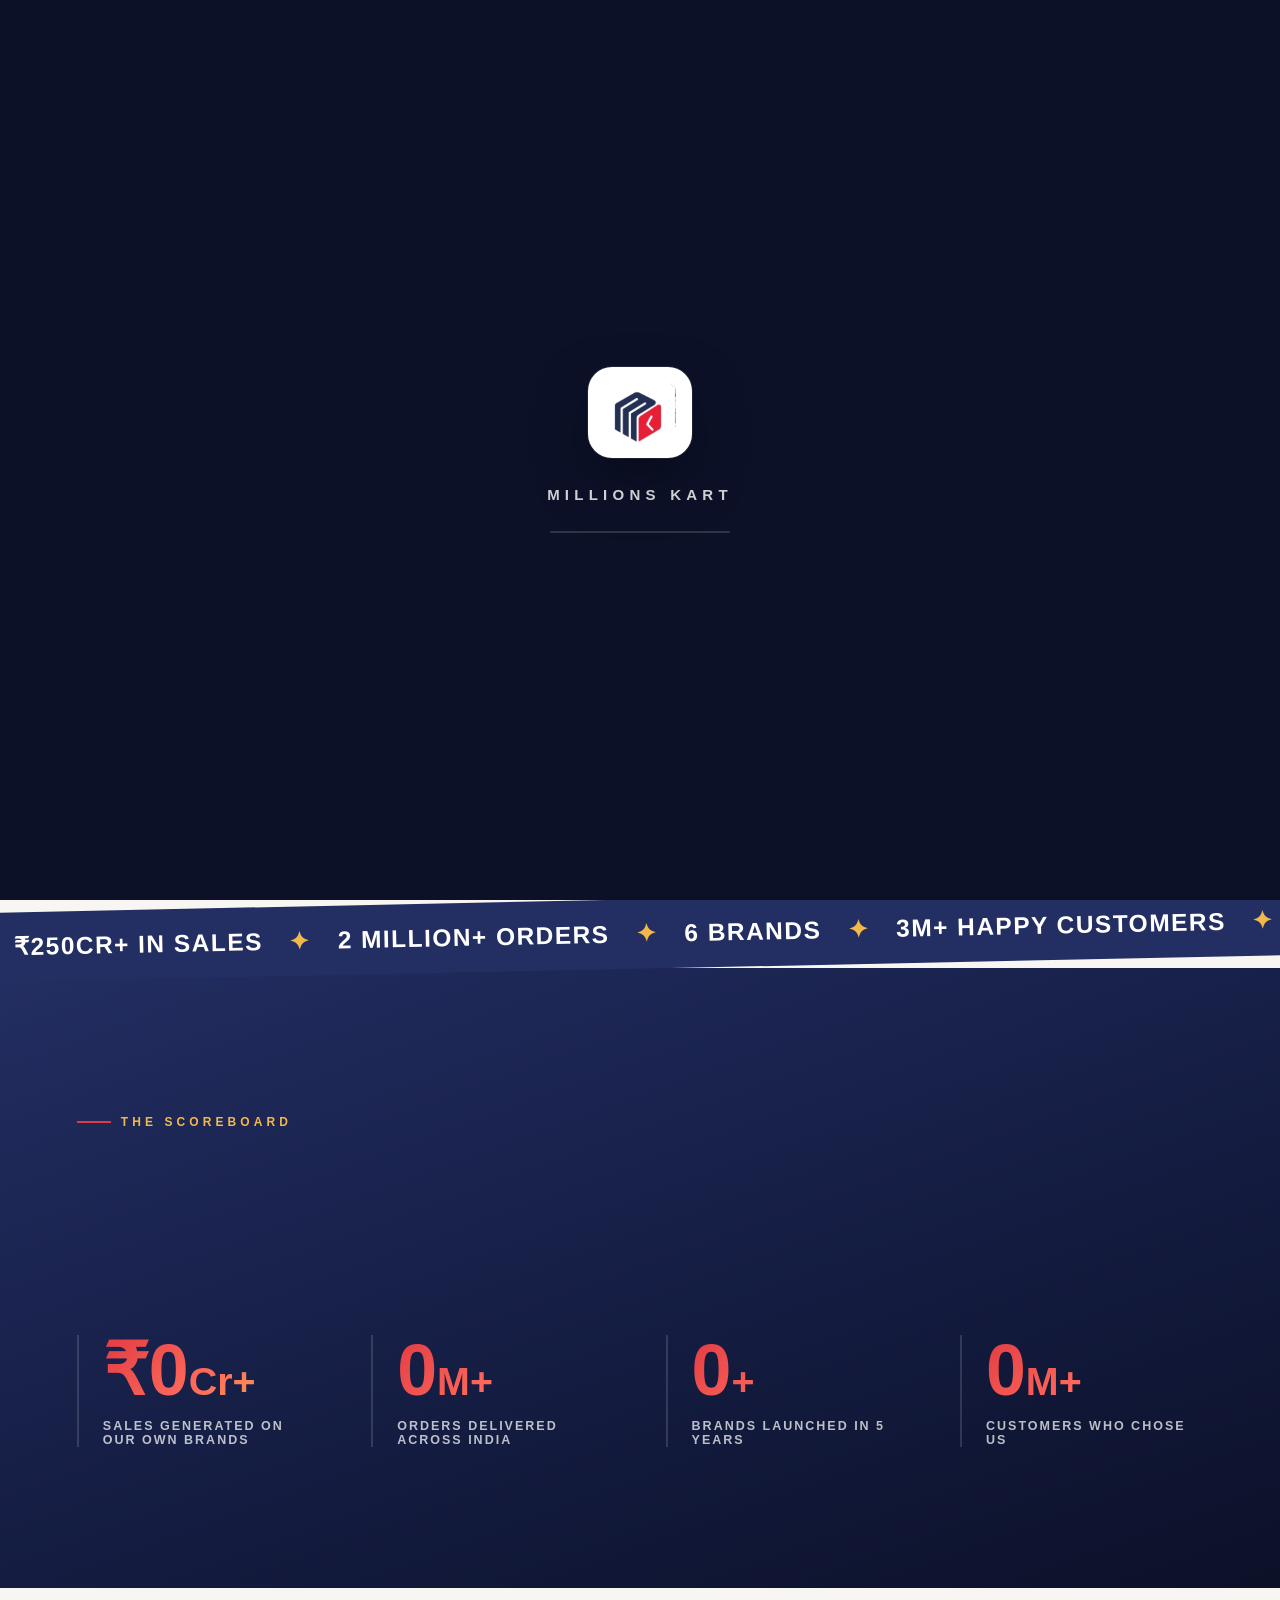
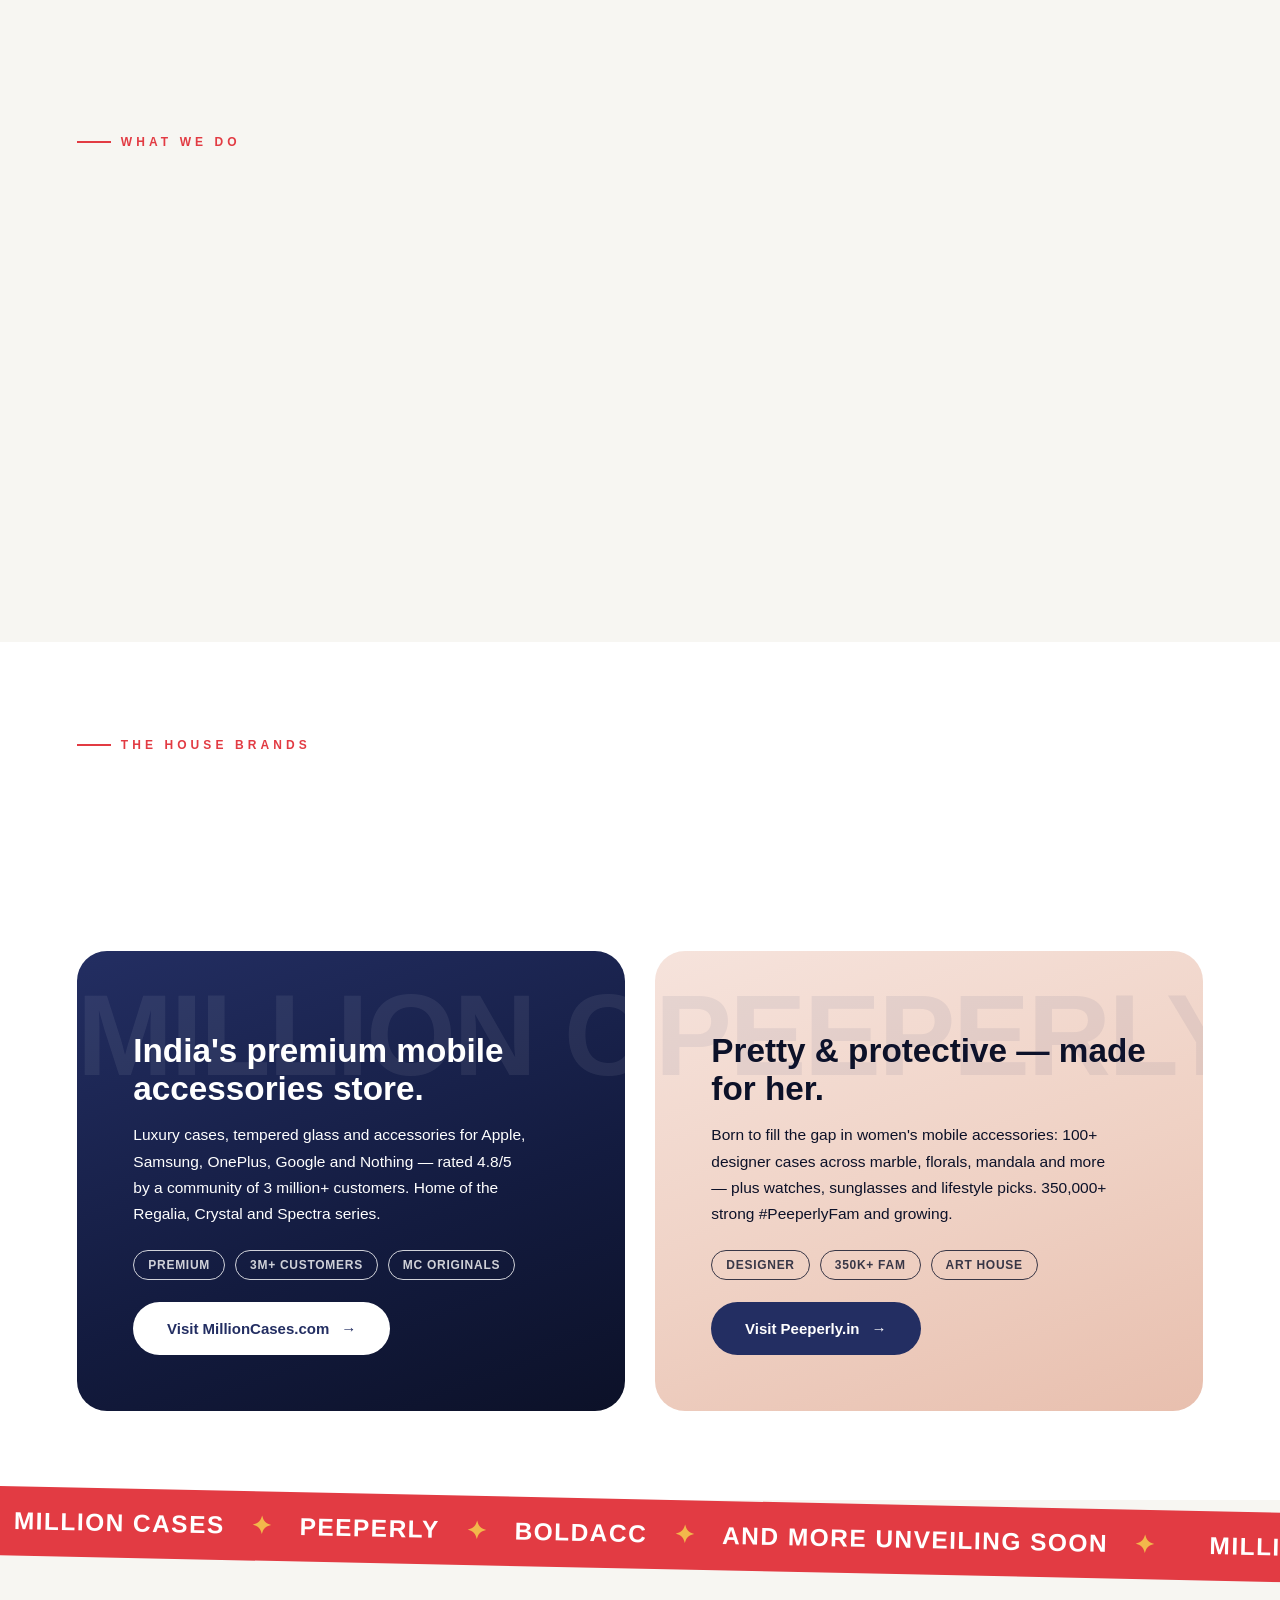
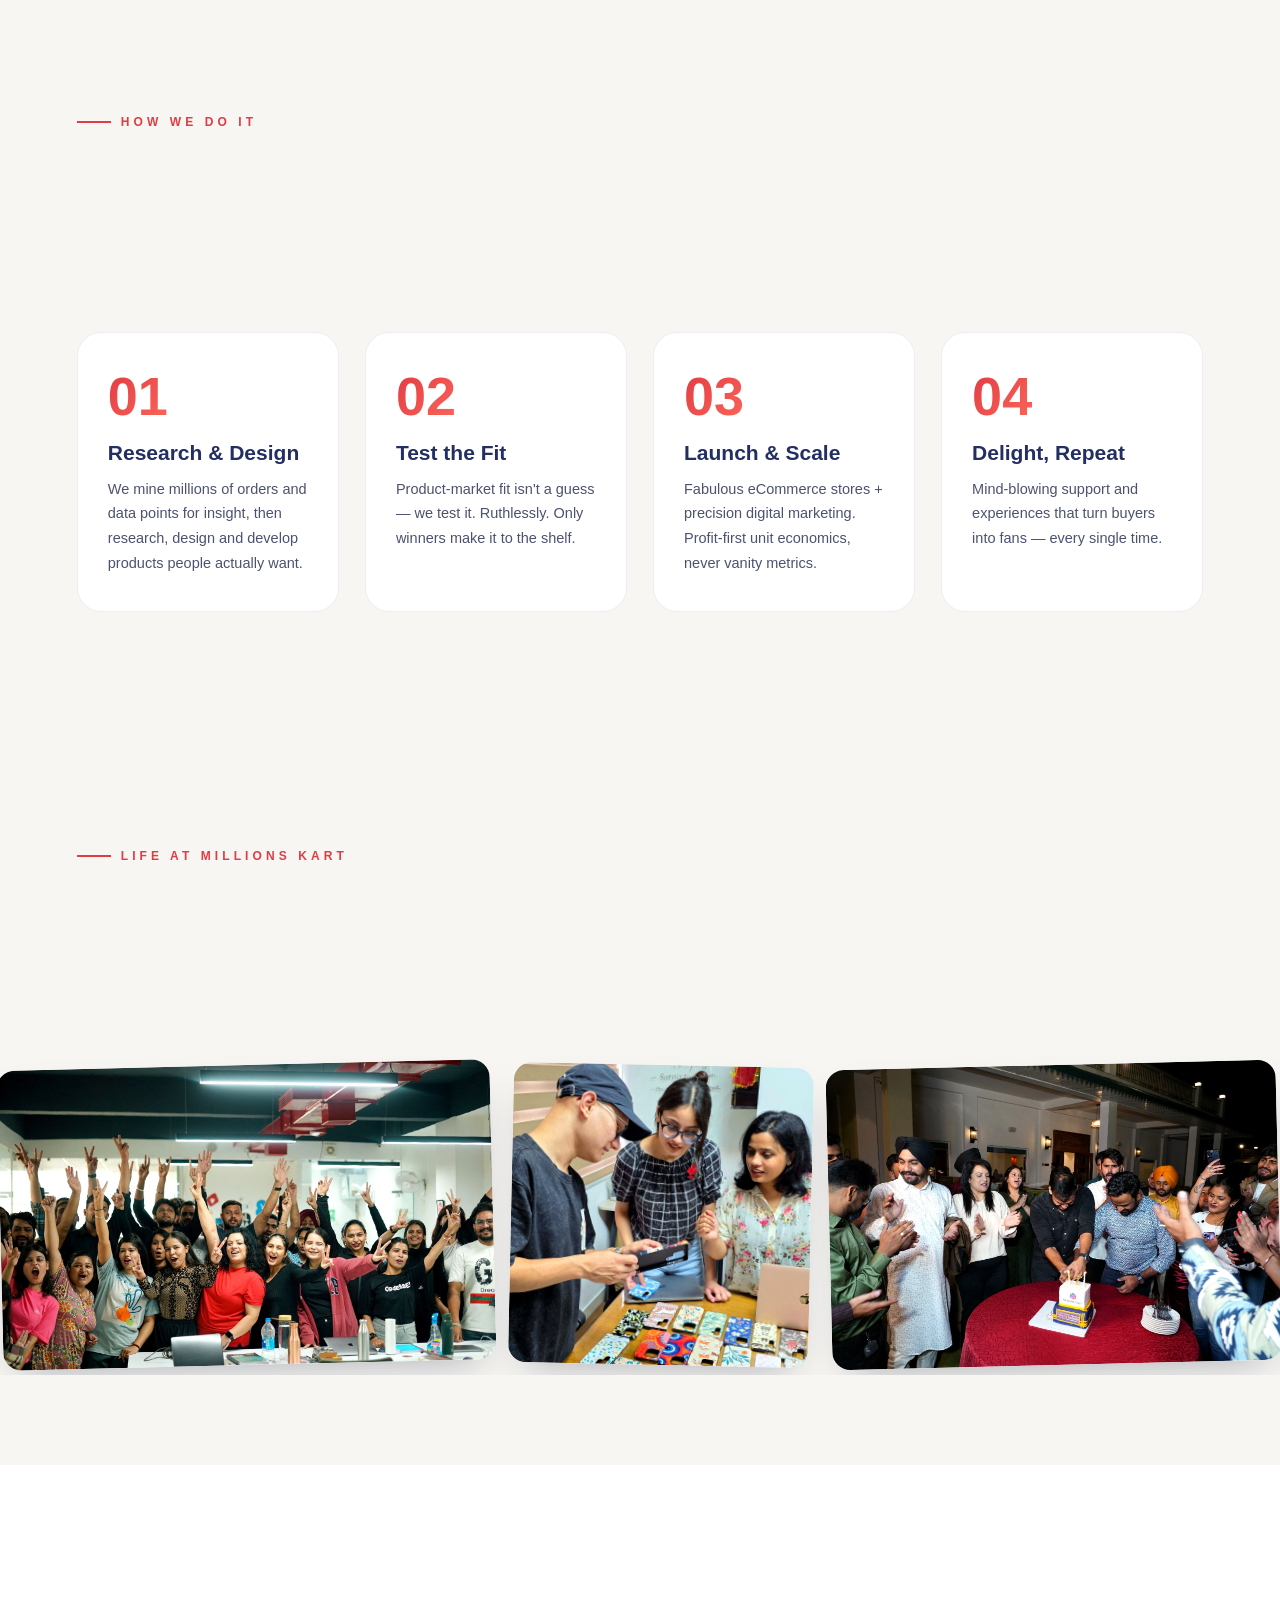
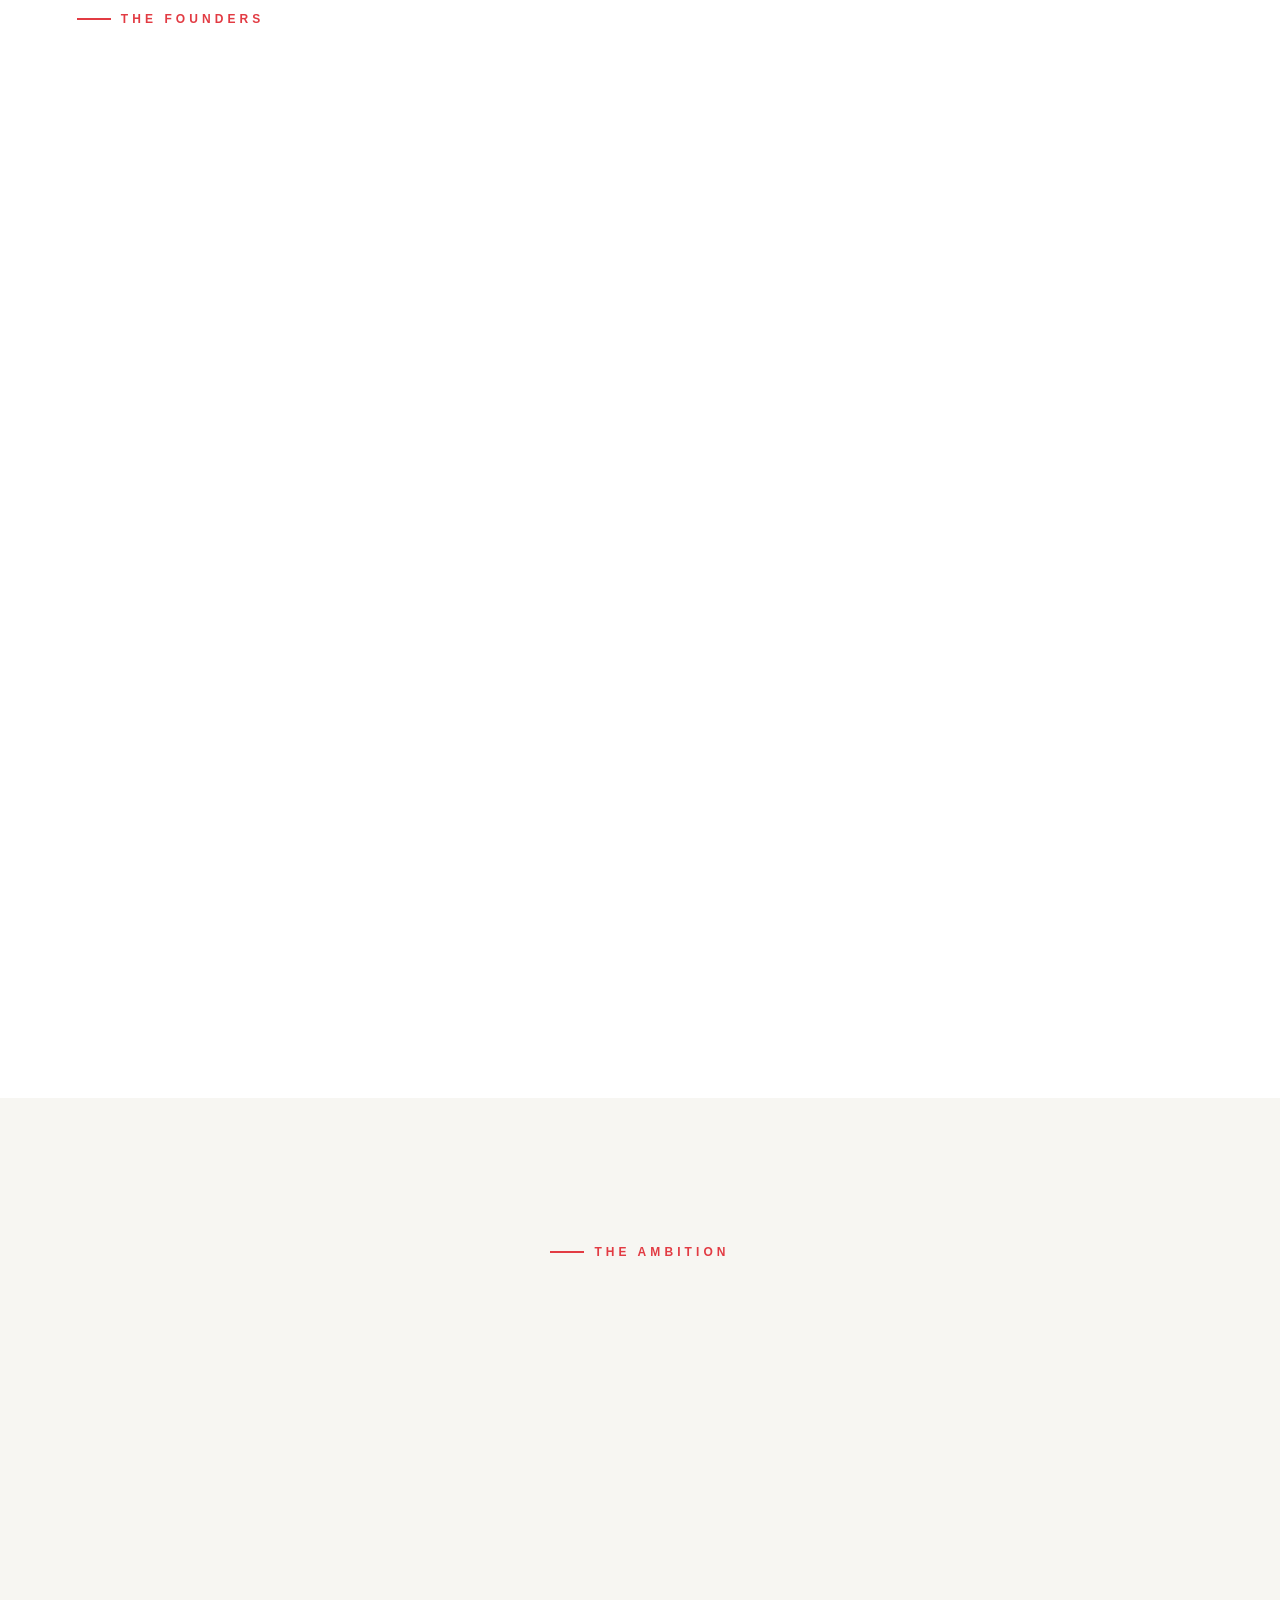
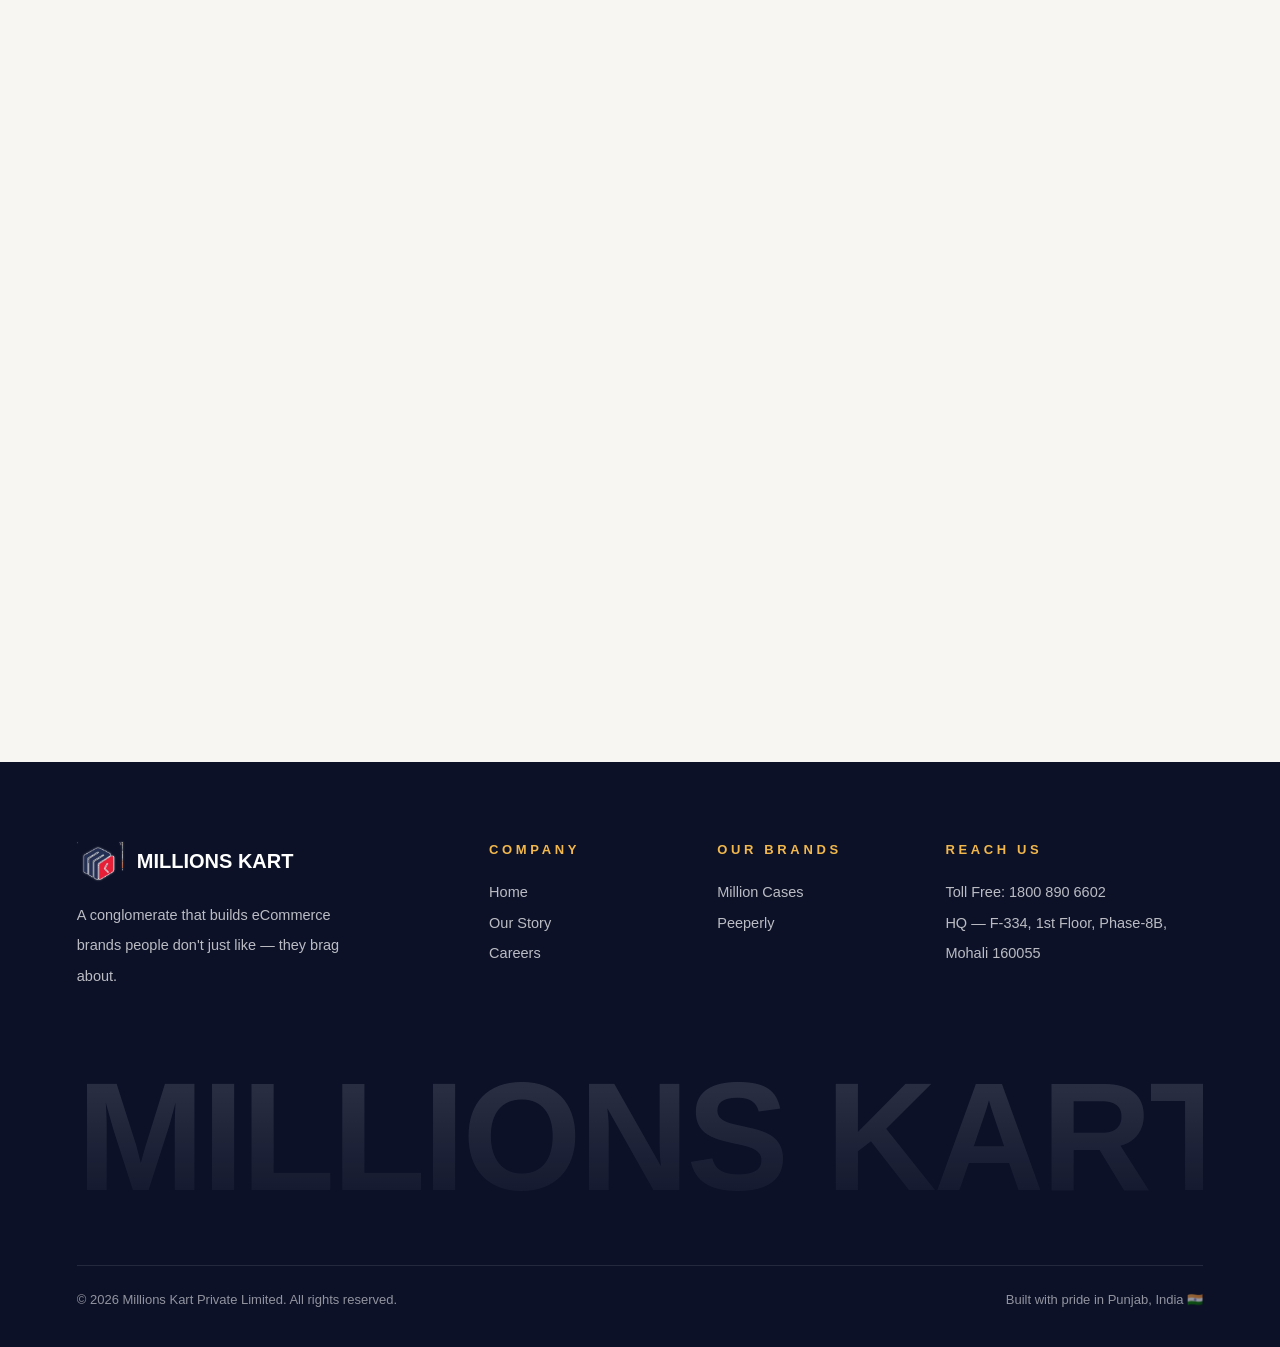
==== commit eb5e59bd: "Update index.html Changed 120 cr. to 250 Cr." ====
--- a/index.html
+++ b/index.html
@@ -4,10 +4,10 @@
 <meta charset="UTF-8">
 <meta name="viewport" content="width=device-width, initial-scale=1.0">
 <title>Millions Kart — We Build Brands Millions Love</title>
-<meta name="description" content="Millions Kart Private Limited (MKPL) is India's eCommerce brand house — home of Million Cases and Peeperly. ₹120Cr+ in sales, 2 million+ orders, built from Mohali with love.">
+<meta name="description" content="Millions Kart Private Limited (MKPL) is India's eCommerce brand house — home of Million Cases and Peeperly. ₹250Cr+ in sales, 2 million+ orders, built from Mohali with love.">
 <link rel="icon" type="image/png" href="assets/logo.png">
 <meta property="og:title" content="Millions Kart — We Build Brands Millions Love">
-<meta property="og:description" content="Millions Kart Private Limited (MKPL) is India's eCommerce brand house — home of Million Cases and Peeperly. ₹120Cr+ in sales, 2 million+ orders, built from Mohali with love.">
+<meta property="og:description" content="Millions Kart Private Limited (MKPL) is India's eCommerce brand house — home of Million Cases and Peeperly. ₹250Cr+ in sales, 2 million+ orders, built from Mohali with love.">
 <meta property="og:image" content="assets/gallery/photo-17.jpg">
 <meta property="og:type" content="website">
 <meta name="theme-color" content="#232E62">
@@ -61,7 +61,7 @@
     </div>
   </div>
 
-  <div class="chip-float" style="top:24%; right:9%;"><b>₹120Cr+</b><small>Total Sales</small></div>
+  <div class="chip-float" style="top:24%; right:9%;"><b>₹250Cr+</b><small>Total Sales</small></div>
   <div class="chip-float" style="top:52%; right:20%;"><b>2M+</b><small>Orders Shipped</small></div>
   <div class="chip-float" style="top:72%; right:7%;"><b>6</b><small>Brands Launched</small></div>
 
@@ -71,8 +71,8 @@
 <!-- Marquee -->
 <div class="marquee">
   <div class="marquee-track">
-    <span>₹120CR+ IN SALES <i>✦</i> 2 MILLION+ ORDERS <i>✦</i> 6 BRANDS <i>✦</i> 3M+ HAPPY CUSTOMERS <i>✦</i> BUILT IN INDIA <i>✦</i></span>
-    <span>₹120CR+ IN SALES <i>✦</i> 2 MILLION+ ORDERS <i>✦</i> 6 BRANDS <i>✦</i> 3M+ HAPPY CUSTOMERS <i>✦</i> BUILT IN INDIA <i>✦</i></span>
+    <span>₹250CR+ IN SALES <i>✦</i> 2 MILLION+ ORDERS <i>✦</i> 6 BRANDS <i>✦</i> 3M+ HAPPY CUSTOMERS <i>✦</i> BUILT IN INDIA <i>✦</i></span>
+    <span>₹250CR+ IN SALES <i>✦</i> 2 MILLION+ ORDERS <i>✦</i> 6 BRANDS <i>✦</i> 3M+ HAPPY CUSTOMERS <i>✦</i> BUILT IN INDIA <i>✦</i></span>
   </div>
 </div>
 
